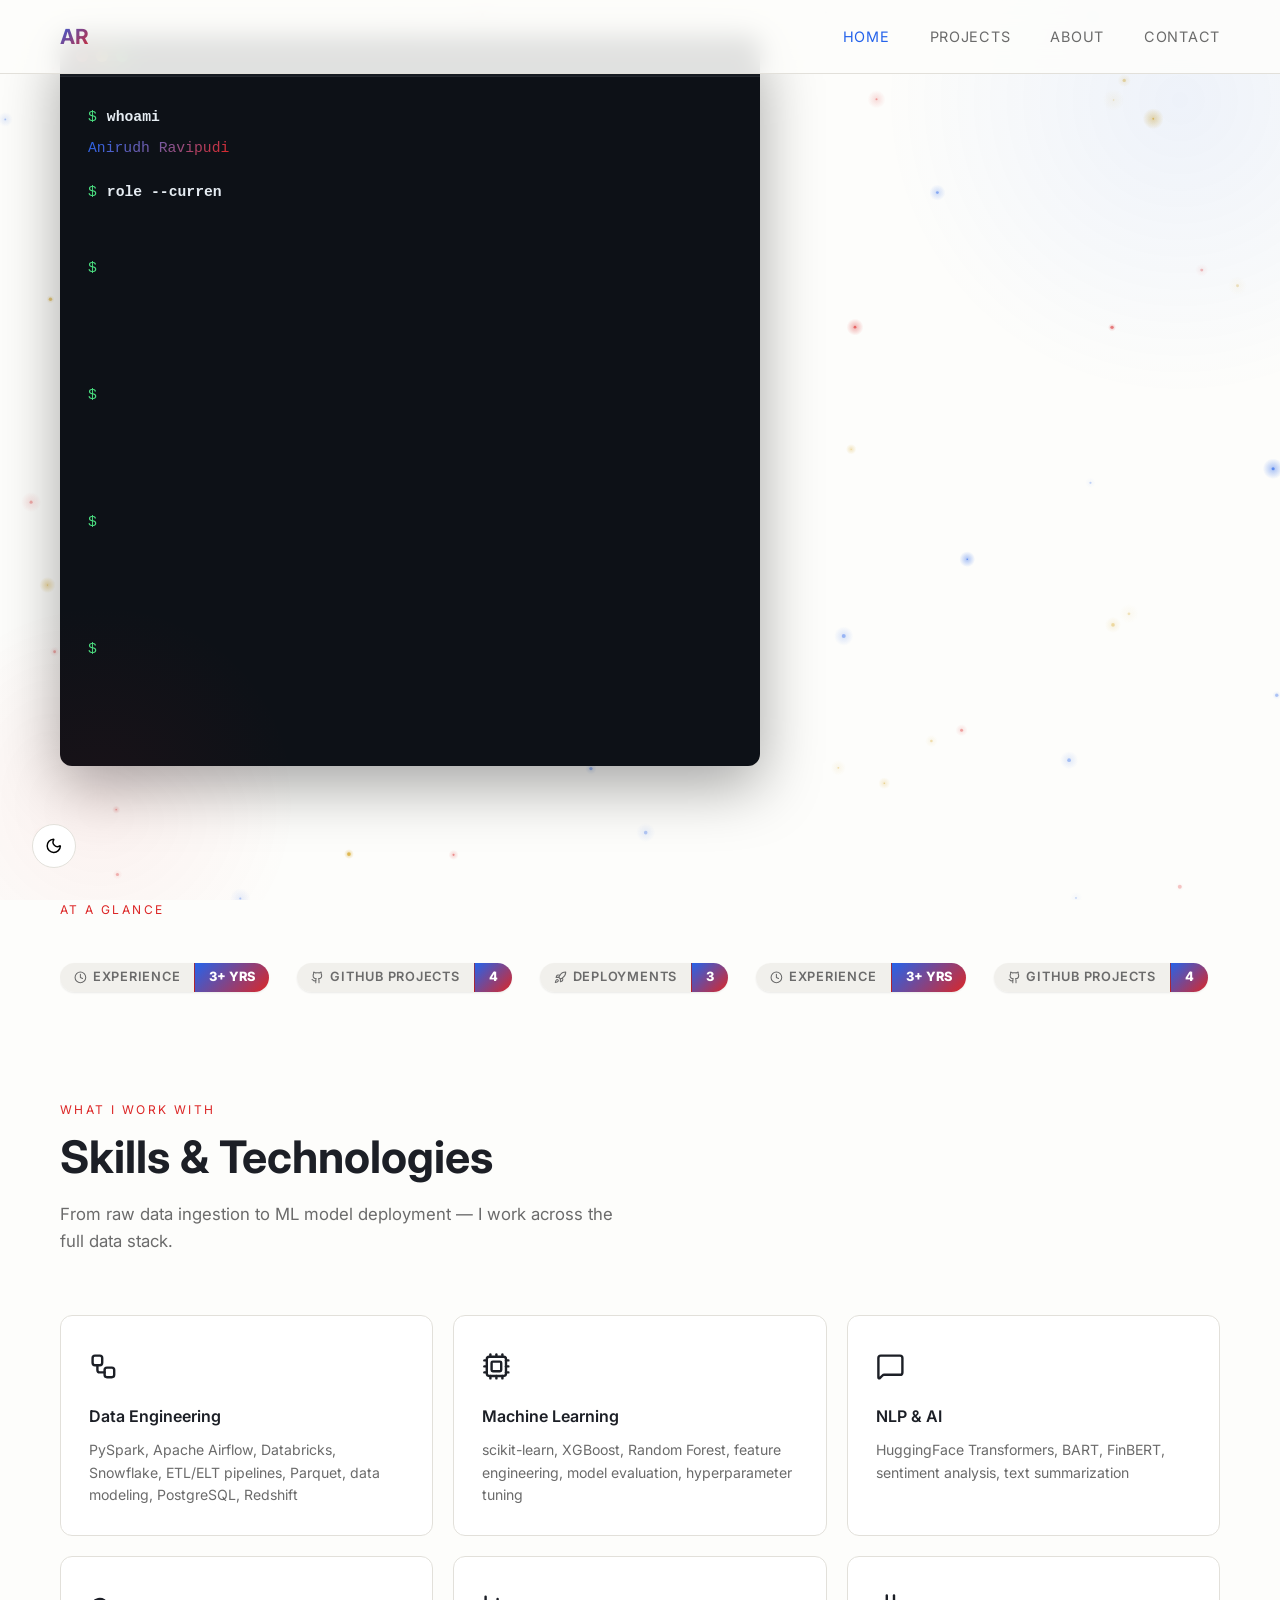
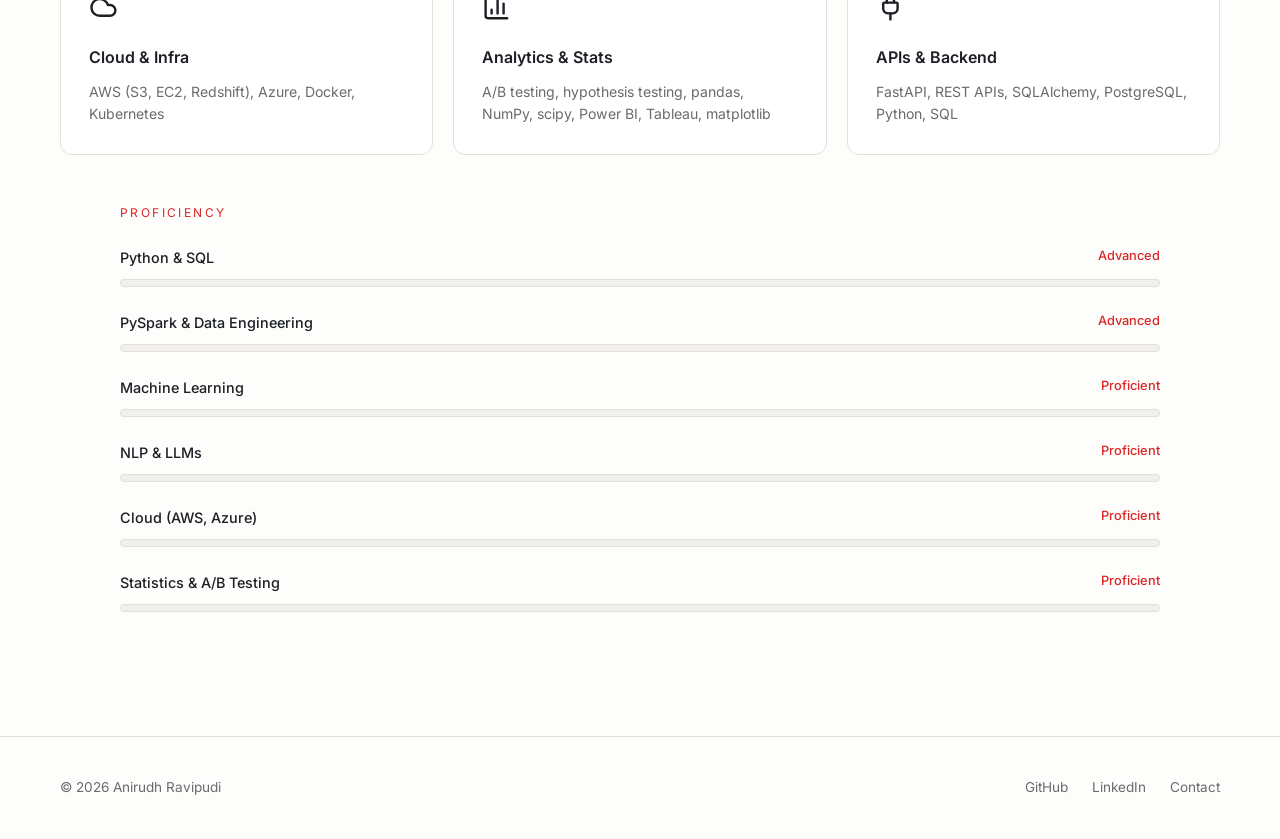
==== index.html @ 2befd043 "Rebuild At a Glance as scrolling shield-style badges" ====
<!DOCTYPE html>
<html lang="en">
<head>
  <meta charset="UTF-8">
  <meta name="viewport" content="width=device-width, initial-scale=1.0">
  <title>Anirudh Ravipudi — Data Engineer</title>
  <link rel="stylesheet" href="css/style.css">
  <link rel="icon" type="image/svg+xml" href="favicon.svg">
  <link rel="preconnect" href="https://fonts.googleapis.com">
  <link href="https://fonts.googleapis.com/css2?family=Inter:wght@400;500;600;700;800&display=swap" rel="stylesheet">
</head>
<body>

  <canvas id="particles"></canvas>

  <!-- Navigation -->
  <nav>
    <div class="nav-logo">AR</div>
    <ul class="nav-links">
      <li><a href="index.html" class="active">Home</a></li>
      <li><a href="projects.html">Projects</a></li>
      <li><a href="about.html">About</a></li>
      <li><a href="contact.html">Contact</a></li>
    </ul>
  </nav>

  <!-- Hero -->
  <section class="hero">
    <div class="terminal">
      <div class="terminal-chrome">
        <span class="terminal-dot dot-red"></span>
        <span class="terminal-dot dot-yellow"></span>
        <span class="terminal-dot dot-green"></span>
      </div>
      <div class="terminal-body">
        <div class="term-line"><span class="term-prompt">$</span><span class="term-cmd" id="cmd-1"></span></div>
        <div class="term-output" id="out-1"><span class="gradient-name">Anirudh Ravipudi</span></div>

        <div class="term-line"><span class="term-prompt">$</span><span class="term-cmd" id="cmd-2"></span></div>
        <div class="term-output" id="out-2">Data Engineer — I build systems that turn data into decisions.</div>

        <div class="term-line"><span class="term-prompt">$</span><span class="term-cmd" id="cmd-3"></span></div>
        <div class="term-output" id="out-3">I build end-to-end data pipelines, machine learning systems, and NLP
applications — from ingesting raw data into distributed systems to
training and deploying models via REST APIs.</div>

        <div class="term-line"><span class="term-prompt">$</span><span class="term-cmd" id="cmd-4"></span></div>
        <div class="term-output" id="out-4">Currently building production data pipelines for a finance-sector
client at AI Cloud Solutions — Databricks, Snowflake, dbt, Kafka,
Airflow, Delta Lake.</div>

        <div class="term-line"><span class="term-prompt">$</span><span class="term-cmd" id="cmd-5"></span></div>
        <div class="term-output" id="out-5">Looking for my next role as a Data Engineer, Data Analyst, or AI/ML
Engineer — full-stack data experience, focused on building things
that run in production, not just notebooks.</div>

        <div class="term-line"><span class="term-prompt">$</span><span class="term-cmd" id="cmd-6"></span></div>
        <div class="term-output success" id="out-6">✓ Available for full-time roles</div>

        <div class="term-line" id="term-final-line"><span class="term-prompt">$</span><span class="cursor" id="term-cursor">▋</span></div>
      </div>
    </div>
    <div class="hero-btns" id="hero-btns" style="opacity:0;">
      <a href="projects.html" class="btn-primary">View My Projects</a>
      <a href="https://github.com/anirudhcancode" target="_blank" class="btn-secondary">GitHub Profile</a>
    </div>
  </section>

  <!-- Stats -->
  <section style="padding-top: 0;">
    <div class="section-label" style="margin-bottom: 16px;">At a Glance</div>
    <div class="marquee">
      <div class="marquee-track">
        <div class="marquee-half">
          <div class="marquee-group marquee-group-primary">
            <span class="badge">
              <span class="badge-left"><svg class="icon" xmlns="http://www.w3.org/2000/svg" viewBox="0 0 24 24" fill="none" stroke="currentColor" stroke-width="2" stroke-linecap="round" stroke-linejoin="round"><circle cx="12" cy="12" r="10" /><polyline points="12 6 12 12 16 14" /></svg> Experience</span>
              <span class="badge-right">3+ YRS</span>
            </span>
            <span class="badge">
              <span class="badge-left"><svg class="icon" xmlns="http://www.w3.org/2000/svg" viewBox="0 0 24 24" fill="none" stroke="currentColor" stroke-width="2" stroke-linecap="round" stroke-linejoin="round"><path d="M15 22v-4a4.8 4.8 0 0 0-1-3.5c3 0 6-2 6-5.5.08-1.25-.27-2.48-1-3.5.28-1.15.28-2.35 0-3.5 0 0-1 0-3 1.5-2.64-.5-5.36-.5-8 0C6 2 5 2 5 2c-.3 1.15-.3 2.35 0 3.5A5.403 5.403 0 0 0 4 9c0 3.5 3 5.5 6 5.5-.39.49-.68 1.05-.85 1.65-.17.6-.22 1.23-.15 1.85v4" /><path d="M9 18c-4.51 2-5-2-7-2" /></svg> GitHub Projects</span>
              <span class="badge-right">4</span>
            </span>
            <span class="badge">
              <span class="badge-left"><svg class="icon" xmlns="http://www.w3.org/2000/svg" viewBox="0 0 24 24" fill="none" stroke="currentColor" stroke-width="2" stroke-linecap="round" stroke-linejoin="round"><path d="M4.5 16.5c-1.5 1.26-2 5-2 5s3.74-.5 5-2c.71-.84.7-2.13-.09-2.91a2.18 2.18 0 0 0-2.91-.09z" /><path d="m12 15-3-3a22 22 0 0 1 2-3.95A12.88 12.88 0 0 1 22 2c0 2.72-.78 7.5-6 11a22.35 22.35 0 0 1-4 2z" /><path d="M9 12H4s.55-3.03 2-4c1.62-1.08 5 0 5 0" /><path d="M12 15v5s3.03-.55 4-2c1.08-1.62 0-5 0-5" /></svg> Deployments</span>
              <span class="badge-right">3</span>
            </span>
          </div>
          <div class="marquee-group">
            <span class="badge">
              <span class="badge-left"><svg class="icon" xmlns="http://www.w3.org/2000/svg" viewBox="0 0 24 24" fill="none" stroke="currentColor" stroke-width="2" stroke-linecap="round" stroke-linejoin="round"><circle cx="12" cy="12" r="10" /><polyline points="12 6 12 12 16 14" /></svg> Experience</span>
              <span class="badge-right">3+ YRS</span>
            </span>
            <span class="badge">
              <span class="badge-left"><svg class="icon" xmlns="http://www.w3.org/2000/svg" viewBox="0 0 24 24" fill="none" stroke="currentColor" stroke-width="2" stroke-linecap="round" stroke-linejoin="round"><path d="M15 22v-4a4.8 4.8 0 0 0-1-3.5c3 0 6-2 6-5.5.08-1.25-.27-2.48-1-3.5.28-1.15.28-2.35 0-3.5 0 0-1 0-3 1.5-2.64-.5-5.36-.5-8 0C6 2 5 2 5 2c-.3 1.15-.3 2.35 0 3.5A5.403 5.403 0 0 0 4 9c0 3.5 3 5.5 6 5.5-.39.49-.68 1.05-.85 1.65-.17.6-.22 1.23-.15 1.85v4" /><path d="M9 18c-4.51 2-5-2-7-2" /></svg> GitHub Projects</span>
              <span class="badge-right">4</span>
            </span>
            <span class="badge">
              <span class="badge-left"><svg class="icon" xmlns="http://www.w3.org/2000/svg" viewBox="0 0 24 24" fill="none" stroke="currentColor" stroke-width="2" stroke-linecap="round" stroke-linejoin="round"><path d="M4.5 16.5c-1.5 1.26-2 5-2 5s3.74-.5 5-2c.71-.84.7-2.13-.09-2.91a2.18 2.18 0 0 0-2.91-.09z" /><path d="m12 15-3-3a22 22 0 0 1 2-3.95A12.88 12.88 0 0 1 22 2c0 2.72-.78 7.5-6 11a22.35 22.35 0 0 1-4 2z" /><path d="M9 12H4s.55-3.03 2-4c1.62-1.08 5 0 5 0" /><path d="M12 15v5s3.03-.55 4-2c1.08-1.62 0-5 0-5" /></svg> Deployments</span>
              <span class="badge-right">3</span>
            </span>
          </div>
          <div class="marquee-group">
            <span class="badge">
              <span class="badge-left"><svg class="icon" xmlns="http://www.w3.org/2000/svg" viewBox="0 0 24 24" fill="none" stroke="currentColor" stroke-width="2" stroke-linecap="round" stroke-linejoin="round"><circle cx="12" cy="12" r="10" /><polyline points="12 6 12 12 16 14" /></svg> Experience</span>
              <span class="badge-right">3+ YRS</span>
            </span>
            <span class="badge">
              <span class="badge-left"><svg class="icon" xmlns="http://www.w3.org/2000/svg" viewBox="0 0 24 24" fill="none" stroke="currentColor" stroke-width="2" stroke-linecap="round" stroke-linejoin="round"><path d="M15 22v-4a4.8 4.8 0 0 0-1-3.5c3 0 6-2 6-5.5.08-1.25-.27-2.48-1-3.5.28-1.15.28-2.35 0-3.5 0 0-1 0-3 1.5-2.64-.5-5.36-.5-8 0C6 2 5 2 5 2c-.3 1.15-.3 2.35 0 3.5A5.403 5.403 0 0 0 4 9c0 3.5 3 5.5 6 5.5-.39.49-.68 1.05-.85 1.65-.17.6-.22 1.23-.15 1.85v4" /><path d="M9 18c-4.51 2-5-2-7-2" /></svg> GitHub Projects</span>
              <span class="badge-right">4</span>
            </span>
            <span class="badge">
              <span class="badge-left"><svg class="icon" xmlns="http://www.w3.org/2000/svg" viewBox="0 0 24 24" fill="none" stroke="currentColor" stroke-width="2" stroke-linecap="round" stroke-linejoin="round"><path d="M4.5 16.5c-1.5 1.26-2 5-2 5s3.74-.5 5-2c.71-.84.7-2.13-.09-2.91a2.18 2.18 0 0 0-2.91-.09z" /><path d="m12 15-3-3a22 22 0 0 1 2-3.95A12.88 12.88 0 0 1 22 2c0 2.72-.78 7.5-6 11a22.35 22.35 0 0 1-4 2z" /><path d="M9 12H4s.55-3.03 2-4c1.62-1.08 5 0 5 0" /><path d="M12 15v5s3.03-.55 4-2c1.08-1.62 0-5 0-5" /></svg> Deployments</span>
              <span class="badge-right">3</span>
            </span>
          </div>
        </div>
        <div class="marquee-half marquee-copy" aria-hidden="true">
          <div class="marquee-group">
            <span class="badge">
              <span class="badge-left"><svg class="icon" xmlns="http://www.w3.org/2000/svg" viewBox="0 0 24 24" fill="none" stroke="currentColor" stroke-width="2" stroke-linecap="round" stroke-linejoin="round"><circle cx="12" cy="12" r="10" /><polyline points="12 6 12 12 16 14" /></svg> Experience</span>
              <span class="badge-right">3+ YRS</span>
            </span>
            <span class="badge">
              <span class="badge-left"><svg class="icon" xmlns="http://www.w3.org/2000/svg" viewBox="0 0 24 24" fill="none" stroke="currentColor" stroke-width="2" stroke-linecap="round" stroke-linejoin="round"><path d="M15 22v-4a4.8 4.8 0 0 0-1-3.5c3 0 6-2 6-5.5.08-1.25-.27-2.48-1-3.5.28-1.15.28-2.35 0-3.5 0 0-1 0-3 1.5-2.64-.5-5.36-.5-8 0C6 2 5 2 5 2c-.3 1.15-.3 2.35 0 3.5A5.403 5.403 0 0 0 4 9c0 3.5 3 5.5 6 5.5-.39.49-.68 1.05-.85 1.65-.17.6-.22 1.23-.15 1.85v4" /><path d="M9 18c-4.51 2-5-2-7-2" /></svg> GitHub Projects</span>
              <span class="badge-right">4</span>
            </span>
            <span class="badge">
              <span class="badge-left"><svg class="icon" xmlns="http://www.w3.org/2000/svg" viewBox="0 0 24 24" fill="none" stroke="currentColor" stroke-width="2" stroke-linecap="round" stroke-linejoin="round"><path d="M4.5 16.5c-1.5 1.26-2 5-2 5s3.74-.5 5-2c.71-.84.7-2.13-.09-2.91a2.18 2.18 0 0 0-2.91-.09z" /><path d="m12 15-3-3a22 22 0 0 1 2-3.95A12.88 12.88 0 0 1 22 2c0 2.72-.78 7.5-6 11a22.35 22.35 0 0 1-4 2z" /><path d="M9 12H4s.55-3.03 2-4c1.62-1.08 5 0 5 0" /><path d="M12 15v5s3.03-.55 4-2c1.08-1.62 0-5 0-5" /></svg> Deployments</span>
              <span class="badge-right">3</span>
            </span>
          </div>
          <div class="marquee-group">
            <span class="badge">
              <span class="badge-left"><svg class="icon" xmlns="http://www.w3.org/2000/svg" viewBox="0 0 24 24" fill="none" stroke="currentColor" stroke-width="2" stroke-linecap="round" stroke-linejoin="round"><circle cx="12" cy="12" r="10" /><polyline points="12 6 12 12 16 14" /></svg> Experience</span>
              <span class="badge-right">3+ YRS</span>
            </span>
            <span class="badge">
              <span class="badge-left"><svg class="icon" xmlns="http://www.w3.org/2000/svg" viewBox="0 0 24 24" fill="none" stroke="currentColor" stroke-width="2" stroke-linecap="round" stroke-linejoin="round"><path d="M15 22v-4a4.8 4.8 0 0 0-1-3.5c3 0 6-2 6-5.5.08-1.25-.27-2.48-1-3.5.28-1.15.28-2.35 0-3.5 0 0-1 0-3 1.5-2.64-.5-5.36-.5-8 0C6 2 5 2 5 2c-.3 1.15-.3 2.35 0 3.5A5.403 5.403 0 0 0 4 9c0 3.5 3 5.5 6 5.5-.39.49-.68 1.05-.85 1.65-.17.6-.22 1.23-.15 1.85v4" /><path d="M9 18c-4.51 2-5-2-7-2" /></svg> GitHub Projects</span>
              <span class="badge-right">4</span>
            </span>
            <span class="badge">
              <span class="badge-left"><svg class="icon" xmlns="http://www.w3.org/2000/svg" viewBox="0 0 24 24" fill="none" stroke="currentColor" stroke-width="2" stroke-linecap="round" stroke-linejoin="round"><path d="M4.5 16.5c-1.5 1.26-2 5-2 5s3.74-.5 5-2c.71-.84.7-2.13-.09-2.91a2.18 2.18 0 0 0-2.91-.09z" /><path d="m12 15-3-3a22 22 0 0 1 2-3.95A12.88 12.88 0 0 1 22 2c0 2.72-.78 7.5-6 11a22.35 22.35 0 0 1-4 2z" /><path d="M9 12H4s.55-3.03 2-4c1.62-1.08 5 0 5 0" /><path d="M12 15v5s3.03-.55 4-2c1.08-1.62 0-5 0-5" /></svg> Deployments</span>
              <span class="badge-right">3</span>
            </span>
          </div>
          <div class="marquee-group">
            <span class="badge">
              <span class="badge-left"><svg class="icon" xmlns="http://www.w3.org/2000/svg" viewBox="0 0 24 24" fill="none" stroke="currentColor" stroke-width="2" stroke-linecap="round" stroke-linejoin="round"><circle cx="12" cy="12" r="10" /><polyline points="12 6 12 12 16 14" /></svg> Experience</span>
              <span class="badge-right">3+ YRS</span>
            </span>
            <span class="badge">
              <span class="badge-left"><svg class="icon" xmlns="http://www.w3.org/2000/svg" viewBox="0 0 24 24" fill="none" stroke="currentColor" stroke-width="2" stroke-linecap="round" stroke-linejoin="round"><path d="M15 22v-4a4.8 4.8 0 0 0-1-3.5c3 0 6-2 6-5.5.08-1.25-.27-2.48-1-3.5.28-1.15.28-2.35 0-3.5 0 0-1 0-3 1.5-2.64-.5-5.36-.5-8 0C6 2 5 2 5 2c-.3 1.15-.3 2.35 0 3.5A5.403 5.403 0 0 0 4 9c0 3.5 3 5.5 6 5.5-.39.49-.68 1.05-.85 1.65-.17.6-.22 1.23-.15 1.85v4" /><path d="M9 18c-4.51 2-5-2-7-2" /></svg> GitHub Projects</span>
              <span class="badge-right">4</span>
            </span>
            <span class="badge">
              <span class="badge-left"><svg class="icon" xmlns="http://www.w3.org/2000/svg" viewBox="0 0 24 24" fill="none" stroke="currentColor" stroke-width="2" stroke-linecap="round" stroke-linejoin="round"><path d="M4.5 16.5c-1.5 1.26-2 5-2 5s3.74-.5 5-2c.71-.84.7-2.13-.09-2.91a2.18 2.18 0 0 0-2.91-.09z" /><path d="m12 15-3-3a22 22 0 0 1 2-3.95A12.88 12.88 0 0 1 22 2c0 2.72-.78 7.5-6 11a22.35 22.35 0 0 1-4 2z" /><path d="M9 12H4s.55-3.03 2-4c1.62-1.08 5 0 5 0" /><path d="M12 15v5s3.03-.55 4-2c1.08-1.62 0-5 0-5" /></svg> Deployments</span>
              <span class="badge-right">3</span>
            </span>
          </div>
        </div>
      </div>
    </div>

    <!-- Skills -->
    <div class="section-label">What I Work With</div>
    <h2 class="section-title">Skills & Technologies</h2>
    <p class="section-sub">
      From raw data ingestion to ML model deployment — I work across the full data stack.
    </p>

    <div class="skills-grid">
      <div class="skill-card">
        <div class="skill-card-icon"><svg class="icon" xmlns="http://www.w3.org/2000/svg" viewBox="0 0 24 24" fill="none" stroke="currentColor" stroke-width="2" stroke-linecap="round" stroke-linejoin="round" ><rect width="8" height="8" x="3" y="3" rx="2" /><path d="M7 11v4a2 2 0 0 0 2 2h4" /><rect width="8" height="8" x="13" y="13" rx="2" /></svg></div>
        <h3>Data Engineering</h3>
        <p>PySpark, Apache Airflow, Databricks, Snowflake, ETL/ELT pipelines, Parquet, data modeling, PostgreSQL, Redshift</p>
      </div>
      <div class="skill-card">
        <div class="skill-card-icon"><svg class="icon" xmlns="http://www.w3.org/2000/svg" viewBox="0 0 24 24" fill="none" stroke="currentColor" stroke-width="2" stroke-linecap="round" stroke-linejoin="round" ><path d="M12 20v2" /><path d="M12 2v2" /><path d="M17 20v2" /><path d="M17 2v2" /><path d="M2 12h2" /><path d="M2 17h2" /><path d="M2 7h2" /><path d="M20 12h2" /><path d="M20 17h2" /><path d="M20 7h2" /><path d="M7 20v2" /><path d="M7 2v2" /><rect x="4" y="4" width="16" height="16" rx="2" /><rect x="8" y="8" width="8" height="8" rx="1" /></svg></div>
        <h3>Machine Learning</h3>
        <p>scikit-learn, XGBoost, Random Forest, feature engineering, model evaluation, hyperparameter tuning</p>
      </div>
      <div class="skill-card">
        <div class="skill-card-icon"><svg class="icon" xmlns="http://www.w3.org/2000/svg" viewBox="0 0 24 24" fill="none" stroke="currentColor" stroke-width="2" stroke-linecap="round" stroke-linejoin="round" ><path d="M22 17a2 2 0 0 1-2 2H6.828a2 2 0 0 0-1.414.586l-2.202 2.202A.71.71 0 0 1 2 21.286V5a2 2 0 0 1 2-2h16a2 2 0 0 1 2 2z" /></svg></div>
        <h3>NLP & AI</h3>
        <p>HuggingFace Transformers, BART, FinBERT, sentiment analysis, text summarization</p>
      </div>
      <div class="skill-card">
        <div class="skill-card-icon"><svg class="icon" xmlns="http://www.w3.org/2000/svg" viewBox="0 0 24 24" fill="none" stroke="currentColor" stroke-width="2" stroke-linecap="round" stroke-linejoin="round" ><path d="M17.5 19H9a7 7 0 1 1 6.71-9h1.79a4.5 4.5 0 1 1 0 9Z" /></svg></div>
        <h3>Cloud & Infra</h3>
        <p>AWS (S3, EC2, Redshift), Azure, Docker, Kubernetes</p>
      </div>
      <div class="skill-card">
        <div class="skill-card-icon"><svg class="icon" xmlns="http://www.w3.org/2000/svg" viewBox="0 0 24 24" fill="none" stroke="currentColor" stroke-width="2" stroke-linecap="round" stroke-linejoin="round" ><path d="M3 3v16a2 2 0 0 0 2 2h16" /><path d="M18 17V9" /><path d="M13 17V5" /><path d="M8 17v-3" /></svg></div>
        <h3>Analytics & Stats</h3>
        <p>A/B testing, hypothesis testing, pandas, NumPy, scipy, Power BI, Tableau, matplotlib</p>
      </div>
      <div class="skill-card">
        <div class="skill-card-icon"><svg class="icon" xmlns="http://www.w3.org/2000/svg" viewBox="0 0 24 24" fill="none" stroke="currentColor" stroke-width="2" stroke-linecap="round" stroke-linejoin="round" ><path d="M12 22v-5" /><path d="M15 8V2" /><path d="M17 8a1 1 0 0 1 1 1v4a4 4 0 0 1-4 4h-4a4 4 0 0 1-4-4V9a1 1 0 0 1 1-1z" /><path d="M9 8V2" /></svg></div>
        <h3>APIs & Backend</h3>
        <p>FastAPI, REST APIs, SQLAlchemy, PostgreSQL, Python, SQL</p>
      </div>
    </div>

    <!-- Skills Progress Bars -->
    <div class="skills-progress" id="skills-progress" style="margin-top: 48px;">
      <div class="section-label" style="margin-bottom: 24px;">Proficiency</div>

      <div class="progress-item">
        <div class="progress-label">
          <span>Python & SQL</span><span>Advanced</span>
        </div>
        <div class="progress-bar">
          <div class="progress-fill" data-width="92" style="width:0%"></div>
        </div>
      </div>

      <div class="progress-item">
        <div class="progress-label">
          <span>PySpark & Data Engineering</span><span>Advanced</span>
        </div>
        <div class="progress-bar">
          <div class="progress-fill" data-width="88" style="width:0%"></div>
        </div>
      </div>

      <div class="progress-item">
        <div class="progress-label">
          <span>Machine Learning</span><span>Proficient</span>
        </div>
        <div class="progress-bar">
          <div class="progress-fill" data-width="82" style="width:0%"></div>
        </div>
      </div>

      <div class="progress-item">
        <div class="progress-label">
          <span>NLP & LLMs</span><span>Proficient</span>
        </div>
        <div class="progress-bar">
          <div class="progress-fill" data-width="78" style="width:0%"></div>
        </div>
      </div>

      <div class="progress-item">
        <div class="progress-label">
          <span>Cloud (AWS, Azure)</span><span>Proficient</span>
        </div>
        <div class="progress-bar">
          <div class="progress-fill" data-width="75" style="width:0%"></div>
        </div>
      </div>

      <div class="progress-item">
        <div class="progress-label">
          <span>Statistics & A/B Testing</span><span>Proficient</span>
        </div>
        <div class="progress-bar">
          <div class="progress-fill" data-width="80" style="width:0%"></div>
        </div>
      </div>
    </div>
  </section>

  <!-- Footer -->
  <footer>
    <div class="footer-left">© 2026 Anirudh Ravipudi</div>
    <div class="footer-links">
      <a href="https://github.com/anirudhcancode" target="_blank">GitHub</a>
      <a href="https://linkedin.com/in/anirudhravipudi" target="_blank">LinkedIn</a>
      <a href="contact.html">Contact</a>
    </div>
  </footer>

  <script src="js/main.js"></script>
</body>
</html>
---- css/style.css ----
/* ── Reset & Base ── */
* {
  margin: 0;
  padding: 0;
  box-sizing: border-box;
}

:root {
  --bg: #fdfdfb;
  --bg2: #f7f6f3;
  --bg3: #f1f0ec;
  --text: #1c1f26;
  --text-muted: #6b6b6b;
  --accent1: #dc2626;
  --accent2: #2563eb;
  --accent3: #16a34a;
  --accent4: #d4a017;
  --border: #e2e0da;
  --card: #ffffff;
}

html {
  scroll-behavior: smooth;
}

body {
  background: var(--bg);
  color: var(--text);
  font-family: 'Inter', 'Segoe UI', sans-serif;
  font-size: 16px;
  line-height: 1.6;
}

a {
  color: inherit;
  text-decoration: none;
}

/* ── Particle canvas ── */
#particles {
  position: fixed;
  top: 0;
  left: 0;
  width: 100%;
  height: 100%;
  z-index: -1;
  pointer-events: none;
}

/* ── Navigation ── */
nav {
  position: fixed;
  top: 0;
  left: 0;
  right: 0;
  z-index: 100;
  display: flex;
  align-items: center;
  justify-content: space-between;
  padding: 20px 60px;
  background: rgba(253, 253, 251, 0.88);
  backdrop-filter: blur(12px);
  border-bottom: 1px solid var(--border);
}

.nav-logo {
  font-size: 1.3rem;
  font-weight: 700;
  background: linear-gradient(135deg, var(--accent2), var(--accent1));
  -webkit-background-clip: text;
  -webkit-text-fill-color: transparent;
  background-clip: text;
}

.nav-links {
  display: flex;
  gap: 40px;
  list-style: none;
}

.nav-links a {
  font-size: 0.9rem;
  color: var(--text-muted);
  transition: color 0.2s;
  letter-spacing: 0.05em;
  text-transform: uppercase;
}

.nav-links a:hover,
.nav-links a.active {
  color: var(--accent2);
}

/* ── Hero ── */
.hero {
  min-height: 100vh;
  display: flex;
  flex-direction: column;
  justify-content: center;
  align-items: flex-start;
  padding: 0 60px;
  position: relative;
  overflow: hidden;
}

.hero::before {
  content: '';
  position: absolute;
  top: -200px;
  right: -200px;
  width: 600px;
  height: 600px;
  background: radial-gradient(circle, rgba(37, 99, 235, 0.07) 0%, transparent 70%);
  pointer-events: none;
}

.hero::after {
  content: '';
  position: absolute;
  bottom: -100px;
  left: -100px;
  width: 400px;
  height: 400px;
  background: radial-gradient(circle, rgba(220, 38, 38, 0.06) 0%, transparent 70%);
  pointer-events: none;
}

/* ── Gradient name (reuses the site's blue-to-red hero gradient) ── */
.gradient-name {
  background: linear-gradient(135deg, var(--accent2) 0%, #7c5ba0 50%, var(--accent1) 100%);
  -webkit-background-clip: text;
  -webkit-text-fill-color: transparent;
  background-clip: text;
  animation: glow-pulse 3s ease-in-out infinite;
}

/* ── Blinking cursor ── */
.cursor {
  animation: blink 1s infinite;
  font-weight: 300;
  color: var(--accent1);
}

@keyframes blink {
  0%, 100% { opacity: 1; }
  50% { opacity: 0; }
}

/* ── Glow pulse ── */
@keyframes glow-pulse {
  0%, 100% {
    filter: drop-shadow(0 0 6px rgba(37, 99, 235, 0.25));
  }
  50% {
    filter: drop-shadow(0 0 16px rgba(220, 38, 38, 0.3));
  }
}

/* ── Terminal hero ── */
.terminal {
  width: 100%;
  max-width: 700px;
  background: #0d1117;
  border-radius: 12px;
  overflow: hidden;
  box-shadow: 0 20px 60px rgba(0, 0, 0, 0.35);
  margin-bottom: 44px;
}

.terminal-chrome {
  display: flex;
  align-items: center;
  gap: 8px;
  padding: 14px 16px;
  background: #161b22;
  border-bottom: 1px solid rgba(255, 255, 255, 0.06);
}

.terminal-dot {
  width: 12px;
  height: 12px;
  border-radius: 50%;
  display: inline-block;
}

.terminal-dot.dot-red { background: #ff5f56; }
.terminal-dot.dot-yellow { background: #ffbd2e; }
.terminal-dot.dot-green { background: #27c93f; }

.terminal-body {
  padding: 28px;
  font-family: 'SF Mono', Monaco, 'Cascadia Code', 'Courier New', monospace;
  font-size: 0.92rem;
  line-height: 1.75;
}

.term-line {
  display: flex;
  gap: 10px;
}

.term-prompt {
  color: #4ade80;
  flex-shrink: 0;
}

.term-cmd {
  color: #e6edf3;
  font-weight: 600;
}

.term-output {
  color: #9ca3af;
  white-space: pre-line;
  margin: 6px 0 18px;
  opacity: 0;
  transition: opacity 0.35s ease;
}

.term-output.visible {
  opacity: 1;
}

.term-output.success {
  color: #4ade80;
}

.terminal .cursor {
  color: #e6edf3;
}

#term-final-line {
  opacity: 0;
  transition: opacity 0.4s ease;
}

@media (max-width: 768px) {
  .terminal-body {
    padding: 20px;
    font-size: 0.82rem;
  }
}

/* ── Terminal contact form (reuses .terminal / .terminal-chrome / .terminal-body) ── */
.term-form {
  margin-top: 18px;
  opacity: 0;
}

.term-field {
  margin-bottom: 22px;
}

.term-field-label {
  display: block;
  color: #9ca3af;
  margin-bottom: 8px;
  cursor: text;
}

.term-input {
  display: block;
  width: 100%;
  background: transparent;
  border: none;
  border-bottom: 1px solid rgba(255, 255, 255, 0.16);
  color: #e6edf3;
  font-family: inherit;
  font-size: inherit;
  line-height: inherit;
  padding: 6px 2px;
  outline: none;
  transition: border-color 0.2s;
}

.term-input::placeholder {
  color: #4b5563;
}

.term-input:focus {
  border-bottom-color: #4ade80;
}

.term-textarea {
  border: 1px solid rgba(255, 255, 255, 0.16);
  border-radius: 6px;
  padding: 10px 12px;
  resize: vertical;
  min-height: 100px;
}

.term-textarea:focus {
  border-color: #4ade80;
  border-bottom-color: #4ade80;
}

.term-submit {
  display: inline-flex;
  align-items: center;
  gap: 8px;
  background: transparent;
  border: 1px solid rgba(255, 255, 255, 0.2);
  border-radius: 6px;
  color: #e6edf3;
  font-family: inherit;
  font-size: inherit;
  font-weight: 600;
  padding: 10px 22px;
  margin-top: 4px;
  cursor: pointer;
  transition: border-color 0.2s, background 0.2s;
}

.term-submit:hover,
.term-submit:focus-visible {
  border-color: #4ade80;
  background: rgba(74, 222, 128, 0.1);
}

.term-submit .term-prompt {
  color: #4ade80;
}

.hero-btns {
  display: flex;
  gap: 16px;
  flex-wrap: wrap;
}

.btn-primary {
  padding: 14px 32px;
  background: var(--accent1);
  color: #fde047;
  border-radius: 8px;
  font-weight: 600;
  font-size: 0.95rem;
  transition: opacity 0.2s, transform 0.2s;
  border: none;
  cursor: pointer;
}

.btn-primary:hover {
  opacity: 0.9;
  transform: translateY(-2px);
}

.btn-secondary {
  padding: 14px 32px;
  background: transparent;
  color: var(--text);
  border-radius: 8px;
  font-weight: 600;
  font-size: 0.95rem;
  border: 1px solid var(--border);
  transition: border-color 0.2s, transform 0.2s;
  cursor: pointer;
}

.btn-secondary:hover {
  border-color: var(--accent2);
  transform: translateY(-2px);
}

/* ── Section ── */
section {
  padding: 100px 60px;
}

.section-label {
  font-size: 0.75rem;
  letter-spacing: 0.2em;
  text-transform: uppercase;
  color: var(--accent1);
  margin-bottom: 12px;
}

.section-title {
  font-size: clamp(1.8rem, 4vw, 2.8rem);
  font-weight: 700;
  margin-bottom: 16px;
  line-height: 1.2;
}

.section-sub {
  color: var(--text-muted);
  font-size: 1.05rem;
  max-width: 560px;
  margin-bottom: 60px;
}

/* ── Line icons (Lucide, inlined — replaces emoji icons) ── */
.icon {
  width: 1em;
  height: 1em;
  stroke: currentColor;
  vertical-align: -0.15em;
  flex-shrink: 0;
}

/* ── Skills Grid ── */
.skills-grid {
  display: grid;
  grid-template-columns: repeat(auto-fill, minmax(280px, 1fr));
  gap: 20px;
}

.skill-card {
  background: var(--card);
  border: 1px solid var(--border);
  border-radius: 12px;
  padding: 28px;
  transition: border-color 0.2s, transform 0.2s, box-shadow 0.2s;
}

.skill-card:hover {
  border-color: var(--accent2);
  transform: translateY(-4px);
  box-shadow: 0 4px 20px rgba(37, 99, 235, 0.08);
}

.skill-card-icon {
  font-size: 1.8rem;
  margin-bottom: 14px;
}

.skill-card h3 {
  font-size: 1rem;
  font-weight: 600;
  margin-bottom: 10px;
  color: var(--text);
}

.skill-card p {
  font-size: 0.88rem;
  color: var(--text-muted);
  line-height: 1.6;
}

/* ── Project Cards ── */
.projects-grid {
  display: grid;
  grid-template-columns: repeat(auto-fit, minmax(320px, 1fr));
  gap: 24px;
  align-items: start;
}

.project-card {
  background: var(--card);
  border: 1px solid var(--border);
  border-radius: 16px;
  padding: 32px;
  transition: border-color 0.2s, transform 0.2s, box-shadow 0.2s;
  display: flex;
  flex-direction: column;
}

.project-card:hover {
  border-color: var(--accent1);
  transform: translateY(-6px);
  box-shadow: 0 6px 24px rgba(220, 38, 38, 0.1);
}

.project-card-header {
  display: flex;
  align-items: center;
  justify-content: space-between;
  margin-bottom: 16px;
}

.project-number {
  font-size: 0.75rem;
  color: var(--accent1);
  font-weight: 700;
  letter-spacing: 0.1em;
}

.project-tags {
  display: flex;
  gap: 14px;
  flex-wrap: wrap;
  margin-bottom: 16px;
}

.tech-tag {
  display: inline-flex;
  align-items: center;
  gap: 6px;
  font-size: 0.8rem;
  font-weight: 500;
  color: var(--text-muted);
}

.tag {
  font-size: 0.72rem;
  padding: 4px 10px;
  border-radius: 100px;
  font-weight: 500;
  letter-spacing: 0.05em;
}

.tag-orange { background: rgba(220, 38, 38, 0.1); color: var(--accent1); }
.tag-purple { background: rgba(124, 91, 160, 0.12); color: #7c5ba0; }
.tag-green  { background: rgba(22, 163, 74, 0.1);  color: var(--accent3); }
.tag-yellow { background: rgba(212, 160, 23, 0.12); color: var(--accent4); }

.project-card h3 {
  font-size: 1.2rem;
  font-weight: 700;
  margin-bottom: 10px;
}

.project-card p {
  font-size: 0.9rem;
  color: var(--text-muted);
  line-height: 1.7;
  margin-bottom: 24px;
}

.project-metrics {
  display: flex;
  gap: 20px;
  margin-bottom: 24px;
  padding: 16px;
  background: var(--bg3);
  border-radius: 8px;
}

.metric {
  text-align: center;
}

.metric-value {
  font-size: 1.1rem;
  font-weight: 700;
  color: var(--accent3);
}

.metric-label {
  font-size: 0.72rem;
  color: var(--text-muted);
  margin-top: 2px;
}

.project-note {
  font-size: 0.82rem;
  color: var(--text-muted);
  line-height: 1.6;
  padding: 14px 16px;
  border-left: 2px solid var(--accent1);
  background: var(--bg3);
  border-radius: 0 8px 8px 0;
  margin-bottom: 24px;
}

.project-links {
  display: flex;
  gap: 12px;
  margin-top: auto;
}

.project-link {
  flex: 1;
  text-align: center;
  padding: 10px;
  border-radius: 8px;
  font-size: 0.85rem;
  font-weight: 600;
  transition: all 0.2s;
}

.project-link.github {
  border: 1px solid var(--border);
  color: var(--text-muted);
}

.project-link.github:hover {
  border-color: var(--accent2);
  color: var(--accent2);
}

.project-link.demo {
  background: var(--accent1);
  color: #fde047;
}

.project-link.demo:hover {
  opacity: 0.88;
}

/* ── Stats Bar ── */
.stats-bar {
  display: flex;
  gap: 0;
  background: var(--card);
  border: 1px solid var(--border);
  border-radius: 16px;
  overflow: hidden;
  margin-bottom: 80px;
}

.stat-item {
  flex: 1;
  padding: 32px;
  text-align: center;
  border-right: 1px solid var(--border);
}

.stat-item:last-child {
  border-right: none;
}

.stat-value {
  font-size: 2rem;
  font-weight: 800;
  background: linear-gradient(135deg, var(--accent2), var(--accent1));
  -webkit-background-clip: text;
  -webkit-text-fill-color: transparent;
  background-clip: text;
}

.stat-label {
  font-size: 0.82rem;
  color: var(--text-muted);
  margin-top: 4px;
}

/* ── At a Glance badges (homepage only — .stats-bar/.stat-item stay
   untouched since other pages reuse them as a static row) ── */
.marquee {
  overflow: hidden;
  padding: 28px 0;
  margin-bottom: 80px;
}

.marquee-track {
  display: flex;
  width: max-content;
  animation: marquee-scroll 26s linear infinite;
}

.marquee:hover .marquee-track {
  animation-play-state: paused;
}

.marquee-half {
  display: flex;
  align-items: center;
  gap: 28px;
  flex-shrink: 0;
  margin-right: 28px;
}

.marquee-group {
  display: flex;
  align-items: center;
  gap: 28px;
  flex-shrink: 0;
}

.badge {
  display: inline-flex;
  align-items: stretch;
  border-radius: 999px;
  overflow: hidden;
  flex-shrink: 0;
  font-size: 0.8rem;
  font-weight: 600;
  line-height: 1;
  box-shadow: 0 1px 2px rgba(0, 0, 0, 0.08);
}

.badge-left {
  display: inline-flex;
  align-items: center;
  gap: 6px;
  background: var(--bg3);
  color: var(--text-muted);
  padding: 8px 14px;
  text-transform: uppercase;
  letter-spacing: 0.06em;
  white-space: nowrap;
}

.badge-right {
  display: inline-flex;
  align-items: center;
  background: linear-gradient(135deg, var(--accent2), var(--accent1));
  color: #fff;
  padding: 8px 14px;
  font-weight: 800;
  border-left: 1px solid rgba(0, 0, 0, 0.15);
  white-space: nowrap;
}

@keyframes marquee-scroll {
  from { transform: translateX(0); }
  to { transform: translateX(-50%); }
}

@media (prefers-reduced-motion: reduce) {
  .marquee-track {
    animation: none;
    width: 100%;
    justify-content: center;
  }
  .marquee-half.marquee-copy {
    display: none;
  }
  .marquee-half:not(.marquee-copy) .marquee-group:not(.marquee-group-primary) {
    display: none;
  }
  .marquee-half:not(.marquee-copy) {
    margin-right: 0;
  }
}

@media (max-width: 768px) {
  .badge {
    font-size: 0.72rem;
  }
  .badge-left,
  .badge-right {
    padding: 7px 10px;
  }
}

/* ── Footer ── */
footer {
  padding: 40px 60px;
  border-top: 1px solid var(--border);
  display: flex;
  align-items: center;
  justify-content: space-between;
}

.footer-left {
  font-size: 0.85rem;
  color: var(--text-muted);
}

.footer-links {
  display: flex;
  gap: 24px;
}

.footer-links a {
  font-size: 0.85rem;
  color: var(--text-muted);
  transition: color 0.2s;
}

.footer-links a:hover {
  color: var(--accent1);
}

/* ── Page Header ── */
.page-header {
  padding: 160px 60px 80px;
  border-bottom: 1px solid var(--border);
}

.page-header h1 {
  font-size: clamp(2rem, 5vw, 3.5rem);
  font-weight: 800;
  margin-bottom: 16px;
}

.page-header p {
  color: var(--text-muted);
  font-size: 1.05rem;
  max-width: 500px;
}

/* ── Contact Form ── */
.contact-grid {
  display: grid;
  grid-template-columns: 1fr 1fr;
  gap: 60px;
  align-items: start;
}

.contact-info h2 {
  font-size: 1.5rem;
  font-weight: 700;
  margin-bottom: 16px;
}

.contact-info p {
  color: var(--text-muted);
  margin-bottom: 32px;
  line-height: 1.8;
}

.contact-item {
  display: flex;
  align-items: center;
  gap: 12px;
  margin-bottom: 16px;
  font-size: 0.9rem;
}

.contact-item-icon {
  width: 36px;
  height: 36px;
  background: var(--bg3);
  border-radius: 8px;
  display: flex;
  align-items: center;
  justify-content: center;
  font-size: 1rem;
}

.form-group {
  margin-bottom: 20px;
}

.form-group label {
  display: block;
  font-size: 0.85rem;
  color: var(--text-muted);
  margin-bottom: 8px;
  letter-spacing: 0.05em;
}

.form-group input,
.form-group textarea {
  width: 100%;
  padding: 14px 16px;
  background: var(--bg3);
  border: 1px solid var(--border);
  border-radius: 8px;
  color: var(--text);
  font-size: 0.95rem;
  font-family: inherit;
  transition: border-color 0.2s;
  outline: none;
}

.form-group input:focus,
.form-group textarea:focus {
  border-color: var(--accent2);
}

.form-group textarea {
  resize: vertical;
  min-height: 140px;
}

/* ── About ── */
.about-grid {
  display: grid;
  grid-template-columns: 1fr 1fr;
  gap: 80px;
  align-items: start;
}

.about-text h2 {
  font-size: 1.8rem;
  font-weight: 700;
  margin-bottom: 20px;
}

.about-text p {
  color: var(--text-muted);
  margin-bottom: 16px;
  line-height: 1.8;
}

.timeline {
  position: relative;
  padding-left: 24px;
}

.timeline::before {
  content: '';
  position: absolute;
  left: 0;
  top: 8px;
  bottom: 0;
  width: 1px;
  background: var(--border);
}

.timeline-item {
  position: relative;
  margin-bottom: 32px;
}

.timeline-item::before {
  content: '';
  position: absolute;
  left: -28px;
  top: 8px;
  width: 8px;
  height: 8px;
  border-radius: 50%;
  background: var(--accent1);
}

.timeline-date {
  font-size: 0.78rem;
  color: var(--accent1);
  font-weight: 600;
  letter-spacing: 0.1em;
  margin-bottom: 6px;
}

.timeline-title {
  font-size: 1rem;
  font-weight: 600;
  margin-bottom: 4px;
}

.timeline-sub {
  font-size: 0.88rem;
  color: var(--text-muted);
}

.timeline-desc {
  font-size: 0.85rem;
  color: var(--text-muted);
  line-height: 1.6;
  margin-top: 8px;
}

/* ── Responsive ── */
@media (max-width: 768px) {
  nav { padding: 16px 24px; }
  .nav-links { gap: 20px; }
  .hero { padding: 0 24px; }
  section { padding: 60px 24px; }
  .contact-grid { grid-template-columns: 1fr; }
  .about-grid { grid-template-columns: 1fr; }
  .stats-bar { flex-direction: column; }
  .stat-item { border-right: none; border-bottom: 1px solid var(--border); }
  footer { flex-direction: column; gap: 16px; text-align: center; }
  .page-header { padding: 120px 24px 60px; }
  .skills-progress { padding: 0; }
}

/* ── Back to top button ── */
.back-to-top {
  position: fixed;
  bottom: 32px;
  right: 32px;
  width: 44px;
  height: 44px;
  border-radius: 50%;
  background: var(--accent1);
  color: #fde047;
  border: none;
  font-size: 1.2rem;
  cursor: pointer;
  opacity: 0;
  transform: translateY(20px);
  transition: opacity 0.3s, transform 0.3s;
  z-index: 200;
}

.back-to-top.visible {
  opacity: 1;
  transform: translateY(0);
}

/* ── Theme toggle button ── */
.theme-toggle {
  position: fixed;
  bottom: 32px;
  left: 32px;
  width: 44px;
  height: 44px;
  border-radius: 50%;
  background: var(--card);
  border: 1px solid var(--border);
  font-size: 1.1rem;
  cursor: pointer;
  z-index: 200;
  transition: border-color 0.2s, transform 0.2s;
}

.theme-toggle:hover {
  border-color: var(--accent2);
  transform: scale(1.1);
}

/* ── Dark mode (navy suit) ── */
body.light-mode {
  --bg: #0d1b2e;
  --bg2: #102238;
  --bg3: #142b45;
  --text: #eef2f7;
  --text-muted: #8b9bb0;
  --accent1: #ef4444;
  --accent2: #3b82f6;
  --accent3: #4ade80;
  --accent4: #e0b339;
  --border: #1f3a5a;
  --card: #112540;
}

body.light-mode nav {
  background: rgba(13, 27, 46, 0.88);
}

body.light-mode .btn-primary,
body.light-mode .project-link.demo,
body.light-mode .back-to-top {
  color: #fff7d6;
}

/* ── Skills progress bars ── */
.skills-progress {
  margin-top: 48px;
  padding: 0 60px;
}

.progress-item {
  margin-bottom: 24px;
}

.progress-label {
  display: flex;
  justify-content: space-between;
  font-size: 0.9rem;
  margin-bottom: 10px;
  color: var(--text);
  font-weight: 500;
}

.progress-label span:last-child {
  color: var(--accent1);
  font-size: 0.8rem;
}

.progress-bar {
  height: 8px;
  background: var(--bg3);
  border-radius: 100px;
  overflow: hidden;
  border: 1px solid var(--border);
}

.progress-fill {
  height: 100%;
  border-radius: 100px;
  background: linear-gradient(135deg, var(--accent2), var(--accent1));
  transition: width 1.2s ease;
}
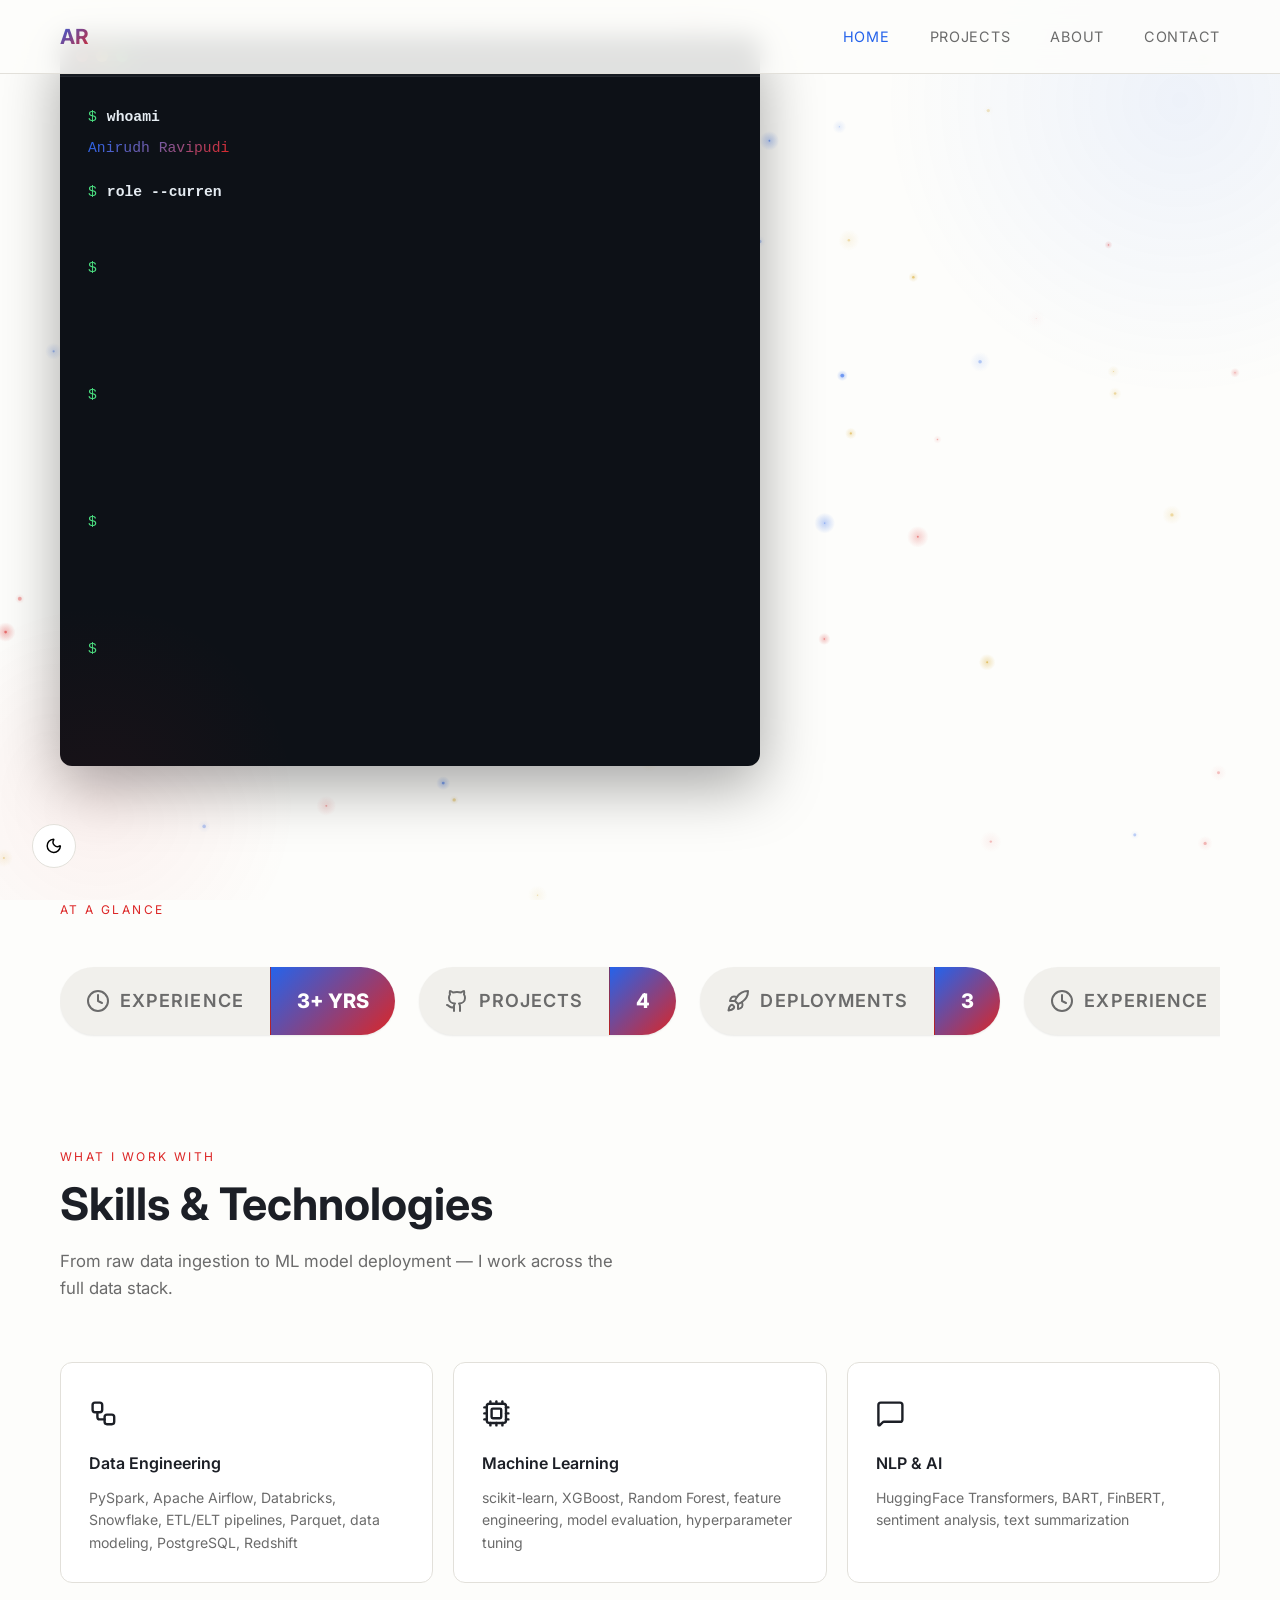
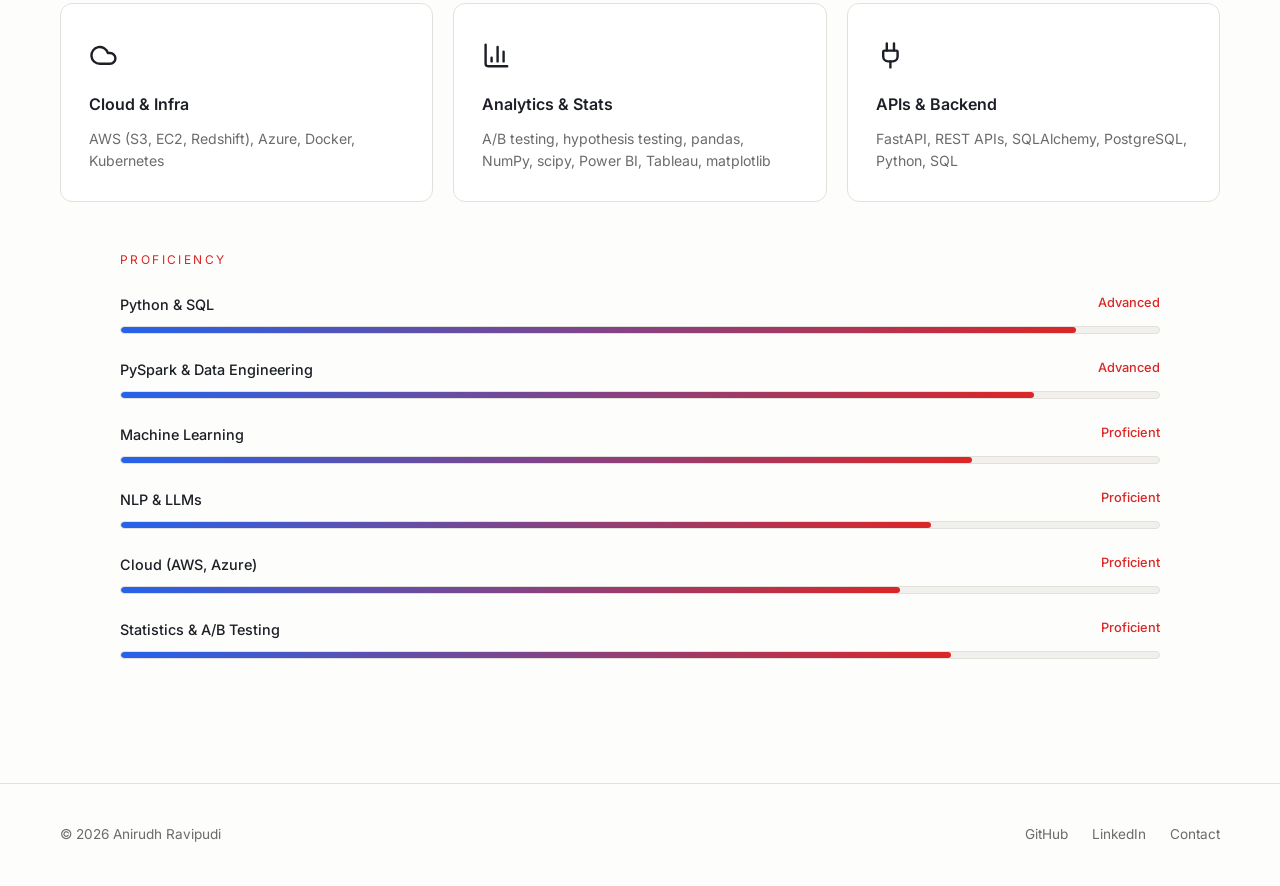
==== commit 46ffa4dd: "Clean rebuild of At a Glance stat badges, remove leftover legacy markup" ====
--- a/index.html
+++ b/index.html
@@ -69,95 +69,38 @@
   <!-- Stats -->
   <section style="padding-top: 0;">
     <div class="section-label" style="margin-bottom: 16px;">At a Glance</div>
-    <div class="marquee">
-      <div class="marquee-track">
-        <div class="marquee-half">
-          <div class="marquee-group marquee-group-primary">
-            <span class="badge">
-              <span class="badge-left"><svg class="icon" xmlns="http://www.w3.org/2000/svg" viewBox="0 0 24 24" fill="none" stroke="currentColor" stroke-width="2" stroke-linecap="round" stroke-linejoin="round"><circle cx="12" cy="12" r="10" /><polyline points="12 6 12 12 16 14" /></svg> Experience</span>
-              <span class="badge-right">3+ YRS</span>
-            </span>
-            <span class="badge">
-              <span class="badge-left"><svg class="icon" xmlns="http://www.w3.org/2000/svg" viewBox="0 0 24 24" fill="none" stroke="currentColor" stroke-width="2" stroke-linecap="round" stroke-linejoin="round"><path d="M15 22v-4a4.8 4.8 0 0 0-1-3.5c3 0 6-2 6-5.5.08-1.25-.27-2.48-1-3.5.28-1.15.28-2.35 0-3.5 0 0-1 0-3 1.5-2.64-.5-5.36-.5-8 0C6 2 5 2 5 2c-.3 1.15-.3 2.35 0 3.5A5.403 5.403 0 0 0 4 9c0 3.5 3 5.5 6 5.5-.39.49-.68 1.05-.85 1.65-.17.6-.22 1.23-.15 1.85v4" /><path d="M9 18c-4.51 2-5-2-7-2" /></svg> GitHub Projects</span>
-              <span class="badge-right">4</span>
-            </span>
-            <span class="badge">
-              <span class="badge-left"><svg class="icon" xmlns="http://www.w3.org/2000/svg" viewBox="0 0 24 24" fill="none" stroke="currentColor" stroke-width="2" stroke-linecap="round" stroke-linejoin="round"><path d="M4.5 16.5c-1.5 1.26-2 5-2 5s3.74-.5 5-2c.71-.84.7-2.13-.09-2.91a2.18 2.18 0 0 0-2.91-.09z" /><path d="m12 15-3-3a22 22 0 0 1 2-3.95A12.88 12.88 0 0 1 22 2c0 2.72-.78 7.5-6 11a22.35 22.35 0 0 1-4 2z" /><path d="M9 12H4s.55-3.03 2-4c1.62-1.08 5 0 5 0" /><path d="M12 15v5s3.03-.55 4-2c1.08-1.62 0-5 0-5" /></svg> Deployments</span>
-              <span class="badge-right">3</span>
-            </span>
-          </div>
-          <div class="marquee-group">
-            <span class="badge">
-              <span class="badge-left"><svg class="icon" xmlns="http://www.w3.org/2000/svg" viewBox="0 0 24 24" fill="none" stroke="currentColor" stroke-width="2" stroke-linecap="round" stroke-linejoin="round"><circle cx="12" cy="12" r="10" /><polyline points="12 6 12 12 16 14" /></svg> Experience</span>
-              <span class="badge-right">3+ YRS</span>
-            </span>
-            <span class="badge">
-              <span class="badge-left"><svg class="icon" xmlns="http://www.w3.org/2000/svg" viewBox="0 0 24 24" fill="none" stroke="currentColor" stroke-width="2" stroke-linecap="round" stroke-linejoin="round"><path d="M15 22v-4a4.8 4.8 0 0 0-1-3.5c3 0 6-2 6-5.5.08-1.25-.27-2.48-1-3.5.28-1.15.28-2.35 0-3.5 0 0-1 0-3 1.5-2.64-.5-5.36-.5-8 0C6 2 5 2 5 2c-.3 1.15-.3 2.35 0 3.5A5.403 5.403 0 0 0 4 9c0 3.5 3 5.5 6 5.5-.39.49-.68 1.05-.85 1.65-.17.6-.22 1.23-.15 1.85v4" /><path d="M9 18c-4.51 2-5-2-7-2" /></svg> GitHub Projects</span>
-              <span class="badge-right">4</span>
-            </span>
-            <span class="badge">
-              <span class="badge-left"><svg class="icon" xmlns="http://www.w3.org/2000/svg" viewBox="0 0 24 24" fill="none" stroke="currentColor" stroke-width="2" stroke-linecap="round" stroke-linejoin="round"><path d="M4.5 16.5c-1.5 1.26-2 5-2 5s3.74-.5 5-2c.71-.84.7-2.13-.09-2.91a2.18 2.18 0 0 0-2.91-.09z" /><path d="m12 15-3-3a22 22 0 0 1 2-3.95A12.88 12.88 0 0 1 22 2c0 2.72-.78 7.5-6 11a22.35 22.35 0 0 1-4 2z" /><path d="M9 12H4s.55-3.03 2-4c1.62-1.08 5 0 5 0" /><path d="M12 15v5s3.03-.55 4-2c1.08-1.62 0-5 0-5" /></svg> Deployments</span>
-              <span class="badge-right">3</span>
-            </span>
-          </div>
-          <div class="marquee-group">
-            <span class="badge">
-              <span class="badge-left"><svg class="icon" xmlns="http://www.w3.org/2000/svg" viewBox="0 0 24 24" fill="none" stroke="currentColor" stroke-width="2" stroke-linecap="round" stroke-linejoin="round"><circle cx="12" cy="12" r="10" /><polyline points="12 6 12 12 16 14" /></svg> Experience</span>
-              <span class="badge-right">3+ YRS</span>
-            </span>
-            <span class="badge">
-              <span class="badge-left"><svg class="icon" xmlns="http://www.w3.org/2000/svg" viewBox="0 0 24 24" fill="none" stroke="currentColor" stroke-width="2" stroke-linecap="round" stroke-linejoin="round"><path d="M15 22v-4a4.8 4.8 0 0 0-1-3.5c3 0 6-2 6-5.5.08-1.25-.27-2.48-1-3.5.28-1.15.28-2.35 0-3.5 0 0-1 0-3 1.5-2.64-.5-5.36-.5-8 0C6 2 5 2 5 2c-.3 1.15-.3 2.35 0 3.5A5.403 5.403 0 0 0 4 9c0 3.5 3 5.5 6 5.5-.39.49-.68 1.05-.85 1.65-.17.6-.22 1.23-.15 1.85v4" /><path d="M9 18c-4.51 2-5-2-7-2" /></svg> GitHub Projects</span>
-              <span class="badge-right">4</span>
-            </span>
-            <span class="badge">
-              <span class="badge-left"><svg class="icon" xmlns="http://www.w3.org/2000/svg" viewBox="0 0 24 24" fill="none" stroke="currentColor" stroke-width="2" stroke-linecap="round" stroke-linejoin="round"><path d="M4.5 16.5c-1.5 1.26-2 5-2 5s3.74-.5 5-2c.71-.84.7-2.13-.09-2.91a2.18 2.18 0 0 0-2.91-.09z" /><path d="m12 15-3-3a22 22 0 0 1 2-3.95A12.88 12.88 0 0 1 22 2c0 2.72-.78 7.5-6 11a22.35 22.35 0 0 1-4 2z" /><path d="M9 12H4s.55-3.03 2-4c1.62-1.08 5 0 5 0" /><path d="M12 15v5s3.03-.55 4-2c1.08-1.62 0-5 0-5" /></svg> Deployments</span>
-              <span class="badge-right">3</span>
-            </span>
-          </div>
-        </div>
-        <div class="marquee-half marquee-copy" aria-hidden="true">
-          <div class="marquee-group">
-            <span class="badge">
-              <span class="badge-left"><svg class="icon" xmlns="http://www.w3.org/2000/svg" viewBox="0 0 24 24" fill="none" stroke="currentColor" stroke-width="2" stroke-linecap="round" stroke-linejoin="round"><circle cx="12" cy="12" r="10" /><polyline points="12 6 12 12 16 14" /></svg> Experience</span>
-              <span class="badge-right">3+ YRS</span>
-            </span>
-            <span class="badge">
-              <span class="badge-left"><svg class="icon" xmlns="http://www.w3.org/2000/svg" viewBox="0 0 24 24" fill="none" stroke="currentColor" stroke-width="2" stroke-linecap="round" stroke-linejoin="round"><path d="M15 22v-4a4.8 4.8 0 0 0-1-3.5c3 0 6-2 6-5.5.08-1.25-.27-2.48-1-3.5.28-1.15.28-2.35 0-3.5 0 0-1 0-3 1.5-2.64-.5-5.36-.5-8 0C6 2 5 2 5 2c-.3 1.15-.3 2.35 0 3.5A5.403 5.403 0 0 0 4 9c0 3.5 3 5.5 6 5.5-.39.49-.68 1.05-.85 1.65-.17.6-.22 1.23-.15 1.85v4" /><path d="M9 18c-4.51 2-5-2-7-2" /></svg> GitHub Projects</span>
-              <span class="badge-right">4</span>
-            </span>
-            <span class="badge">
-              <span class="badge-left"><svg class="icon" xmlns="http://www.w3.org/2000/svg" viewBox="0 0 24 24" fill="none" stroke="currentColor" stroke-width="2" stroke-linecap="round" stroke-linejoin="round"><path d="M4.5 16.5c-1.5 1.26-2 5-2 5s3.74-.5 5-2c.71-.84.7-2.13-.09-2.91a2.18 2.18 0 0 0-2.91-.09z" /><path d="m12 15-3-3a22 22 0 0 1 2-3.95A12.88 12.88 0 0 1 22 2c0 2.72-.78 7.5-6 11a22.35 22.35 0 0 1-4 2z" /><path d="M9 12H4s.55-3.03 2-4c1.62-1.08 5 0 5 0" /><path d="M12 15v5s3.03-.55 4-2c1.08-1.62 0-5 0-5" /></svg> Deployments</span>
-              <span class="badge-right">3</span>
-            </span>
-          </div>
-          <div class="marquee-group">
-            <span class="badge">
-              <span class="badge-left"><svg class="icon" xmlns="http://www.w3.org/2000/svg" viewBox="0 0 24 24" fill="none" stroke="currentColor" stroke-width="2" stroke-linecap="round" stroke-linejoin="round"><circle cx="12" cy="12" r="10" /><polyline points="12 6 12 12 16 14" /></svg> Experience</span>
-              <span class="badge-right">3+ YRS</span>
-            </span>
-            <span class="badge">
-              <span class="badge-left"><svg class="icon" xmlns="http://www.w3.org/2000/svg" viewBox="0 0 24 24" fill="none" stroke="currentColor" stroke-width="2" stroke-linecap="round" stroke-linejoin="round"><path d="M15 22v-4a4.8 4.8 0 0 0-1-3.5c3 0 6-2 6-5.5.08-1.25-.27-2.48-1-3.5.28-1.15.28-2.35 0-3.5 0 0-1 0-3 1.5-2.64-.5-5.36-.5-8 0C6 2 5 2 5 2c-.3 1.15-.3 2.35 0 3.5A5.403 5.403 0 0 0 4 9c0 3.5 3 5.5 6 5.5-.39.49-.68 1.05-.85 1.65-.17.6-.22 1.23-.15 1.85v4" /><path d="M9 18c-4.51 2-5-2-7-2" /></svg> GitHub Projects</span>
-              <span class="badge-right">4</span>
-            </span>
-            <span class="badge">
-              <span class="badge-left"><svg class="icon" xmlns="http://www.w3.org/2000/svg" viewBox="0 0 24 24" fill="none" stroke="currentColor" stroke-width="2" stroke-linecap="round" stroke-linejoin="round"><path d="M4.5 16.5c-1.5 1.26-2 5-2 5s3.74-.5 5-2c.71-.84.7-2.13-.09-2.91a2.18 2.18 0 0 0-2.91-.09z" /><path d="m12 15-3-3a22 22 0 0 1 2-3.95A12.88 12.88 0 0 1 22 2c0 2.72-.78 7.5-6 11a22.35 22.35 0 0 1-4 2z" /><path d="M9 12H4s.55-3.03 2-4c1.62-1.08 5 0 5 0" /><path d="M12 15v5s3.03-.55 4-2c1.08-1.62 0-5 0-5" /></svg> Deployments</span>
-              <span class="badge-right">3</span>
-            </span>
-          </div>
-          <div class="marquee-group">
-            <span class="badge">
-              <span class="badge-left"><svg class="icon" xmlns="http://www.w3.org/2000/svg" viewBox="0 0 24 24" fill="none" stroke="currentColor" stroke-width="2" stroke-linecap="round" stroke-linejoin="round"><circle cx="12" cy="12" r="10" /><polyline points="12 6 12 12 16 14" /></svg> Experience</span>
-              <span class="badge-right">3+ YRS</span>
-            </span>
-            <span class="badge">
-              <span class="badge-left"><svg class="icon" xmlns="http://www.w3.org/2000/svg" viewBox="0 0 24 24" fill="none" stroke="currentColor" stroke-width="2" stroke-linecap="round" stroke-linejoin="round"><path d="M15 22v-4a4.8 4.8 0 0 0-1-3.5c3 0 6-2 6-5.5.08-1.25-.27-2.48-1-3.5.28-1.15.28-2.35 0-3.5 0 0-1 0-3 1.5-2.64-.5-5.36-.5-8 0C6 2 5 2 5 2c-.3 1.15-.3 2.35 0 3.5A5.403 5.403 0 0 0 4 9c0 3.5 3 5.5 6 5.5-.39.49-.68 1.05-.85 1.65-.17.6-.22 1.23-.15 1.85v4" /><path d="M9 18c-4.51 2-5-2-7-2" /></svg> GitHub Projects</span>
-              <span class="badge-right">4</span>
-            </span>
-            <span class="badge">
-              <span class="badge-left"><svg class="icon" xmlns="http://www.w3.org/2000/svg" viewBox="0 0 24 24" fill="none" stroke="currentColor" stroke-width="2" stroke-linecap="round" stroke-linejoin="round"><path d="M4.5 16.5c-1.5 1.26-2 5-2 5s3.74-.5 5-2c.71-.84.7-2.13-.09-2.91a2.18 2.18 0 0 0-2.91-.09z" /><path d="m12 15-3-3a22 22 0 0 1 2-3.95A12.88 12.88 0 0 1 22 2c0 2.72-.78 7.5-6 11a22.35 22.35 0 0 1-4 2z" /><path d="M9 12H4s.55-3.03 2-4c1.62-1.08 5 0 5 0" /><path d="M12 15v5s3.03-.55 4-2c1.08-1.62 0-5 0-5" /></svg> Deployments</span>
-              <span class="badge-right">3</span>
-            </span>
-          </div>
+    <div class="stats-ticker-wrapper">
+      <div class="stats-ticker-track">
+        <div class="stat-badge">
+          <svg class="icon" xmlns="http://www.w3.org/2000/svg" viewBox="0 0 24 24" fill="none" stroke="currentColor" stroke-width="2" stroke-linecap="round" stroke-linejoin="round"><circle cx="12" cy="12" r="10" /><polyline points="12 6 12 12 16 14" /></svg>
+          <span class="badge-label">Experience</span>
+          <span class="badge-value">3+ YRS</span>
+        </div>
+        <div class="stat-badge">
+          <svg class="icon" xmlns="http://www.w3.org/2000/svg" viewBox="0 0 24 24" fill="none" stroke="currentColor" stroke-width="2" stroke-linecap="round" stroke-linejoin="round"><path d="M15 22v-4a4.8 4.8 0 0 0-1-3.5c3 0 6-2 6-5.5.08-1.25-.27-2.48-1-3.5.28-1.15.28-2.35 0-3.5 0 0-1 0-3 1.5-2.64-.5-5.36-.5-8 0C6 2 5 2 5 2c-.3 1.15-.3 2.35 0 3.5A5.403 5.403 0 0 0 4 9c0 3.5 3 5.5 6 5.5-.39.49-.68 1.05-.85 1.65-.17.6-.22 1.23-.15 1.85v4" /><path d="M9 18c-4.51 2-5-2-7-2" /></svg>
+          <span class="badge-label">Projects</span>
+          <span class="badge-value">4</span>
+        </div>
+        <div class="stat-badge">
+          <svg class="icon" xmlns="http://www.w3.org/2000/svg" viewBox="0 0 24 24" fill="none" stroke="currentColor" stroke-width="2" stroke-linecap="round" stroke-linejoin="round"><path d="M4.5 16.5c-1.5 1.26-2 5-2 5s3.74-.5 5-2c.71-.84.7-2.13-.09-2.91a2.18 2.18 0 0 0-2.91-.09z" /><path d="m12 15-3-3a22 22 0 0 1 2-3.95A12.88 12.88 0 0 1 22 2c0 2.72-.78 7.5-6 11a22.35 22.35 0 0 1-4 2z" /><path d="M9 12H4s.55-3.03 2-4c1.62-1.08 5 0 5 0" /><path d="M12 15v5s3.03-.55 4-2c1.08-1.62 0-5 0-5" /></svg>
+          <span class="badge-label">Deployments</span>
+          <span class="badge-value">3</span>
+        </div>
+        <!-- exact same 3 badges repeated ONE more time, same order, for the loop -->
+        <div class="stat-badge stat-badge-copy" aria-hidden="true">
+          <svg class="icon" xmlns="http://www.w3.org/2000/svg" viewBox="0 0 24 24" fill="none" stroke="currentColor" stroke-width="2" stroke-linecap="round" stroke-linejoin="round"><circle cx="12" cy="12" r="10" /><polyline points="12 6 12 12 16 14" /></svg>
+          <span class="badge-label">Experience</span>
+          <span class="badge-value">3+ YRS</span>
+        </div>
+        <div class="stat-badge stat-badge-copy" aria-hidden="true">
+          <svg class="icon" xmlns="http://www.w3.org/2000/svg" viewBox="0 0 24 24" fill="none" stroke="currentColor" stroke-width="2" stroke-linecap="round" stroke-linejoin="round"><path d="M15 22v-4a4.8 4.8 0 0 0-1-3.5c3 0 6-2 6-5.5.08-1.25-.27-2.48-1-3.5.28-1.15.28-2.35 0-3.5 0 0-1 0-3 1.5-2.64-.5-5.36-.5-8 0C6 2 5 2 5 2c-.3 1.15-.3 2.35 0 3.5A5.403 5.403 0 0 0 4 9c0 3.5 3 5.5 6 5.5-.39.49-.68 1.05-.85 1.65-.17.6-.22 1.23-.15 1.85v4" /><path d="M9 18c-4.51 2-5-2-7-2" /></svg>
+          <span class="badge-label">Projects</span>
+          <span class="badge-value">4</span>
+        </div>
+        <div class="stat-badge stat-badge-copy" aria-hidden="true">
+          <svg class="icon" xmlns="http://www.w3.org/2000/svg" viewBox="0 0 24 24" fill="none" stroke="currentColor" stroke-width="2" stroke-linecap="round" stroke-linejoin="round"><path d="M4.5 16.5c-1.5 1.26-2 5-2 5s3.74-.5 5-2c.71-.84.7-2.13-.09-2.91a2.18 2.18 0 0 0-2.91-.09z" /><path d="m12 15-3-3a22 22 0 0 1 2-3.95A12.88 12.88 0 0 1 22 2c0 2.72-.78 7.5-6 11a22.35 22.35 0 0 1-4 2z" /><path d="M9 12H4s.55-3.03 2-4c1.62-1.08 5 0 5 0" /><path d="M12 15v5s3.03-.55 4-2c1.08-1.62 0-5 0-5" /></svg>
+          <span class="badge-label">Deployments</span>
+          <span class="badge-value">3</span>
         </div>
       </div>
     </div>
--- a/css/style.css
+++ b/css/style.css
@@ -624,103 +624,100 @@
   margin-top: 4px;
 }
 
-/* ── At a Glance badges (homepage only — .stats-bar/.stat-item stay
+/* ── At a Glance stat badges (homepage only — .stats-bar/.stat-item stay
    untouched since other pages reuse them as a static row) ── */
-.marquee {
+.stats-ticker-wrapper {
   overflow: hidden;
-  padding: 28px 0;
+  padding: 32px 0;
   margin-bottom: 80px;
 }
 
-.marquee-track {
+.stats-ticker-track {
   display: flex;
   width: max-content;
-  animation: marquee-scroll 26s linear infinite;
-}
-
-.marquee:hover .marquee-track {
+  animation: stats-ticker-scroll 26s linear infinite;
+}
+
+.stats-ticker-wrapper:hover .stats-ticker-track {
   animation-play-state: paused;
 }
 
-.marquee-half {
-  display: flex;
-  align-items: center;
-  gap: 28px;
-  flex-shrink: 0;
-  margin-right: 28px;
-}
-
-.marquee-group {
-  display: flex;
-  align-items: center;
-  gap: 28px;
-  flex-shrink: 0;
-}
-
-.badge {
-  display: inline-flex;
+.stat-badge {
+  display: flex;
   align-items: stretch;
   border-radius: 999px;
   overflow: hidden;
   flex-shrink: 0;
-  font-size: 0.8rem;
+  margin-right: 24px;
+  background: var(--bg3);
+  box-shadow: 0 1px 2px rgba(0, 0, 0, 0.08);
+}
+
+.stat-badge .icon {
+  align-self: center;
+  color: var(--text-muted);
+  width: 24px;
+  height: 24px;
+  margin: 0 0 0 26px;
+}
+
+.badge-label {
+  display: flex;
+  align-items: center;
+  color: var(--text-muted);
+  font-size: 18px;
   font-weight: 600;
-  line-height: 1;
-  box-shadow: 0 1px 2px rgba(0, 0, 0, 0.08);
-}
-
-.badge-left {
-  display: inline-flex;
-  align-items: center;
-  gap: 6px;
-  background: var(--bg3);
-  color: var(--text-muted);
-  padding: 8px 14px;
   text-transform: uppercase;
   letter-spacing: 0.06em;
+  padding: 18px 26px 18px 10px;
   white-space: nowrap;
 }
 
-.badge-right {
-  display: inline-flex;
+.badge-value {
+  display: flex;
   align-items: center;
   background: linear-gradient(135deg, var(--accent2), var(--accent1));
   color: #fff;
-  padding: 8px 14px;
+  font-size: 20px;
   font-weight: 800;
+  padding: 18px 26px;
   border-left: 1px solid rgba(0, 0, 0, 0.15);
   white-space: nowrap;
 }
 
-@keyframes marquee-scroll {
+@keyframes stats-ticker-scroll {
   from { transform: translateX(0); }
   to { transform: translateX(-50%); }
 }
 
 @media (prefers-reduced-motion: reduce) {
-  .marquee-track {
+  .stats-ticker-track {
     animation: none;
     width: 100%;
     justify-content: center;
   }
-  .marquee-half.marquee-copy {
+  .stat-badge-copy {
     display: none;
   }
-  .marquee-half:not(.marquee-copy) .marquee-group:not(.marquee-group-primary) {
-    display: none;
-  }
-  .marquee-half:not(.marquee-copy) {
+  .stat-badge:nth-child(3) {
     margin-right: 0;
   }
 }
 
 @media (max-width: 768px) {
-  .badge {
-    font-size: 0.72rem;
+  .badge-label {
+    font-size: 15px;
+    padding: 11px 14px 11px 6px;
   }
-  .badge-left,
-  .badge-right {
-    padding: 7px 10px;
+  .badge-value {
+    font-size: 16px;
+    padding: 11px 14px;
+  }
+  .stat-badge .icon {
+    margin-left: 14px;
+  }
+  .stat-badge {
+    margin-right: 16px;
   }
 }
 
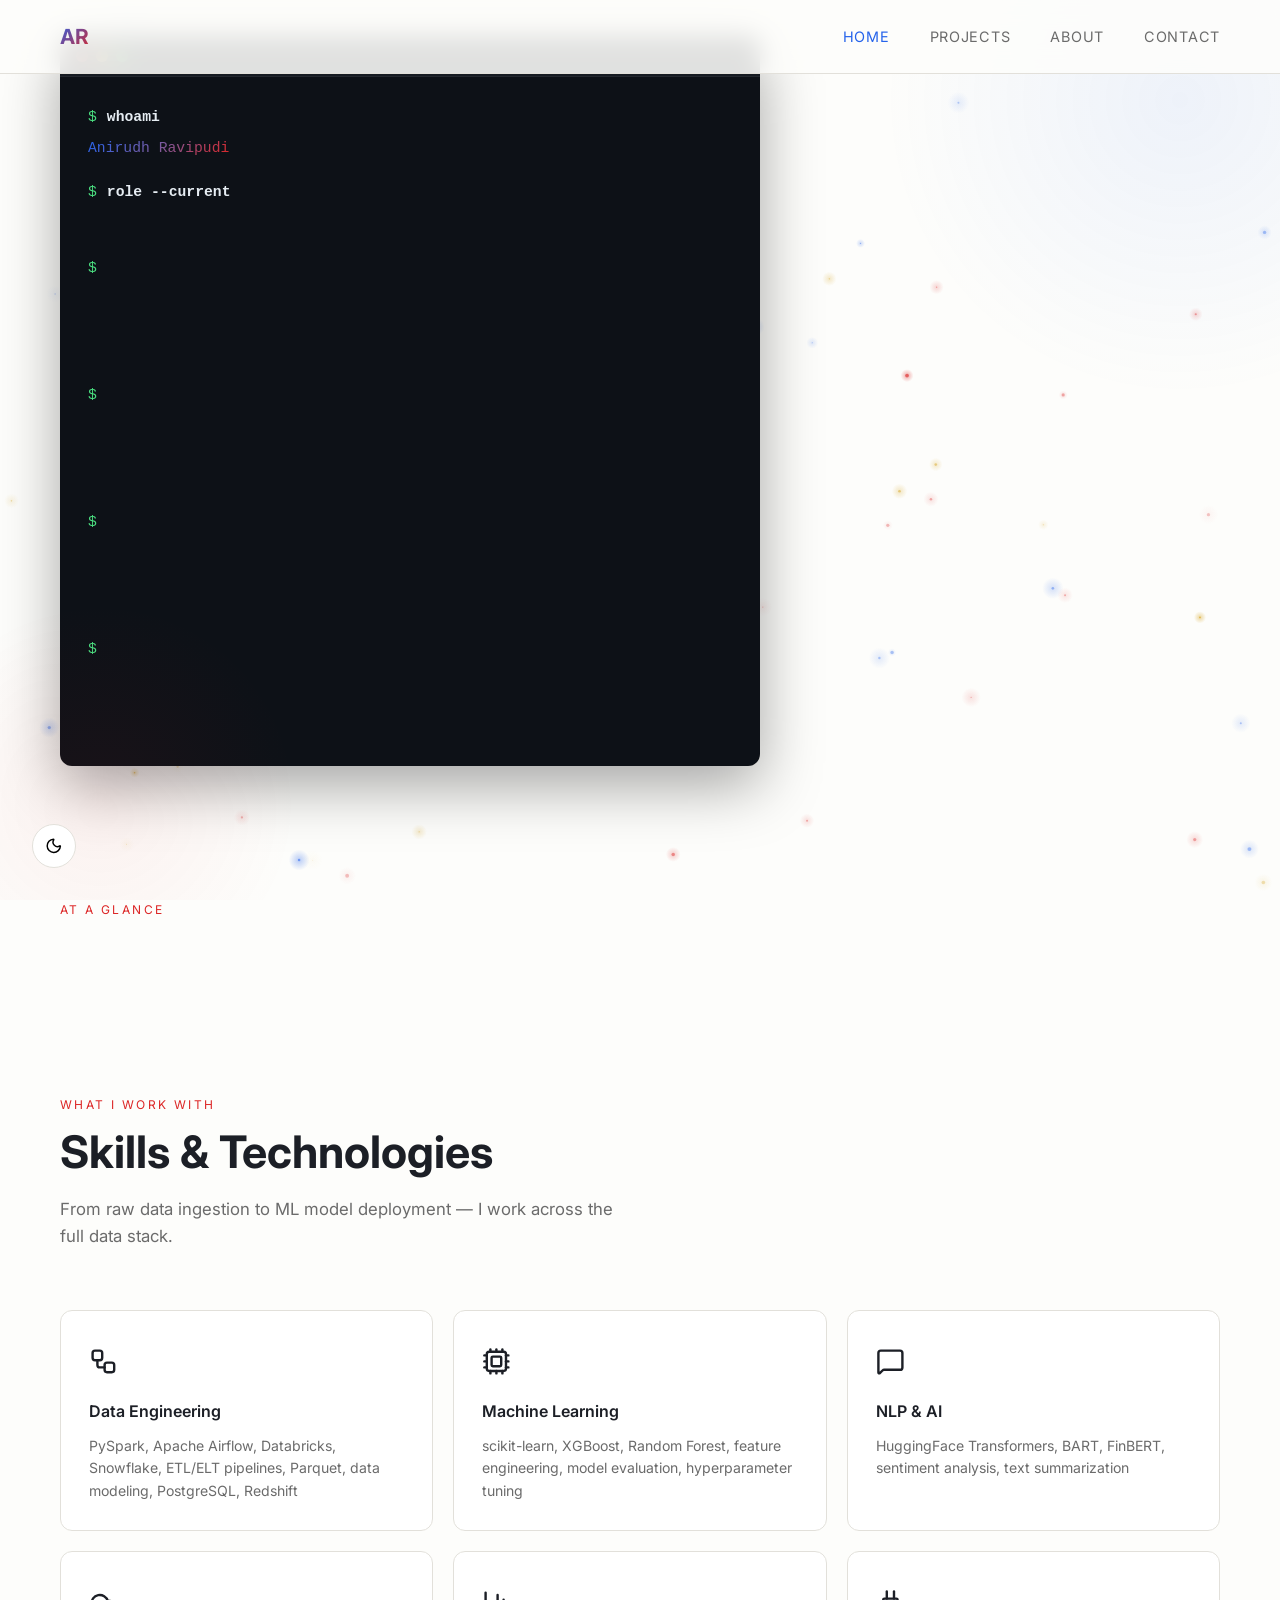
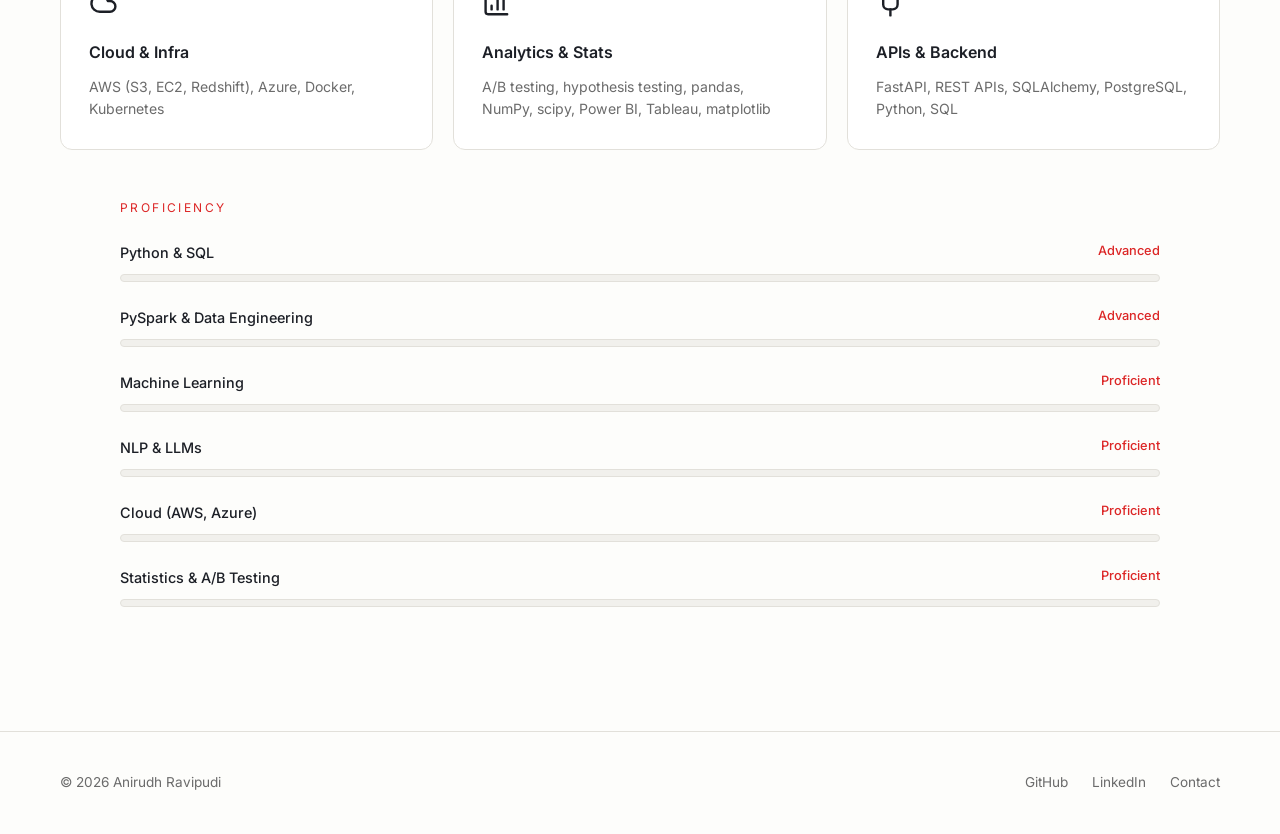
==== commit 11086eb4: "Replace scrolling stat badges with vertical rotating display" ====
--- a/index.html
+++ b/index.html
@@ -69,39 +69,21 @@
   <!-- Stats -->
   <section style="padding-top: 0;">
     <div class="section-label" style="margin-bottom: 16px;">At a Glance</div>
-    <div class="stats-ticker-wrapper">
-      <div class="stats-ticker-track">
-        <div class="stat-badge">
-          <svg class="icon" xmlns="http://www.w3.org/2000/svg" viewBox="0 0 24 24" fill="none" stroke="currentColor" stroke-width="2" stroke-linecap="round" stroke-linejoin="round"><circle cx="12" cy="12" r="10" /><polyline points="12 6 12 12 16 14" /></svg>
-          <span class="badge-label">Experience</span>
-          <span class="badge-value">3+ YRS</span>
-        </div>
-        <div class="stat-badge">
-          <svg class="icon" xmlns="http://www.w3.org/2000/svg" viewBox="0 0 24 24" fill="none" stroke="currentColor" stroke-width="2" stroke-linecap="round" stroke-linejoin="round"><path d="M15 22v-4a4.8 4.8 0 0 0-1-3.5c3 0 6-2 6-5.5.08-1.25-.27-2.48-1-3.5.28-1.15.28-2.35 0-3.5 0 0-1 0-3 1.5-2.64-.5-5.36-.5-8 0C6 2 5 2 5 2c-.3 1.15-.3 2.35 0 3.5A5.403 5.403 0 0 0 4 9c0 3.5 3 5.5 6 5.5-.39.49-.68 1.05-.85 1.65-.17.6-.22 1.23-.15 1.85v4" /><path d="M9 18c-4.51 2-5-2-7-2" /></svg>
-          <span class="badge-label">Projects</span>
-          <span class="badge-value">4</span>
-        </div>
-        <div class="stat-badge">
-          <svg class="icon" xmlns="http://www.w3.org/2000/svg" viewBox="0 0 24 24" fill="none" stroke="currentColor" stroke-width="2" stroke-linecap="round" stroke-linejoin="round"><path d="M4.5 16.5c-1.5 1.26-2 5-2 5s3.74-.5 5-2c.71-.84.7-2.13-.09-2.91a2.18 2.18 0 0 0-2.91-.09z" /><path d="m12 15-3-3a22 22 0 0 1 2-3.95A12.88 12.88 0 0 1 22 2c0 2.72-.78 7.5-6 11a22.35 22.35 0 0 1-4 2z" /><path d="M9 12H4s.55-3.03 2-4c1.62-1.08 5 0 5 0" /><path d="M12 15v5s3.03-.55 4-2c1.08-1.62 0-5 0-5" /></svg>
-          <span class="badge-label">Deployments</span>
-          <span class="badge-value">3</span>
-        </div>
-        <!-- exact same 3 badges repeated ONE more time, same order, for the loop -->
-        <div class="stat-badge stat-badge-copy" aria-hidden="true">
-          <svg class="icon" xmlns="http://www.w3.org/2000/svg" viewBox="0 0 24 24" fill="none" stroke="currentColor" stroke-width="2" stroke-linecap="round" stroke-linejoin="round"><circle cx="12" cy="12" r="10" /><polyline points="12 6 12 12 16 14" /></svg>
-          <span class="badge-label">Experience</span>
-          <span class="badge-value">3+ YRS</span>
-        </div>
-        <div class="stat-badge stat-badge-copy" aria-hidden="true">
-          <svg class="icon" xmlns="http://www.w3.org/2000/svg" viewBox="0 0 24 24" fill="none" stroke="currentColor" stroke-width="2" stroke-linecap="round" stroke-linejoin="round"><path d="M15 22v-4a4.8 4.8 0 0 0-1-3.5c3 0 6-2 6-5.5.08-1.25-.27-2.48-1-3.5.28-1.15.28-2.35 0-3.5 0 0-1 0-3 1.5-2.64-.5-5.36-.5-8 0C6 2 5 2 5 2c-.3 1.15-.3 2.35 0 3.5A5.403 5.403 0 0 0 4 9c0 3.5 3 5.5 6 5.5-.39.49-.68 1.05-.85 1.65-.17.6-.22 1.23-.15 1.85v4" /><path d="M9 18c-4.51 2-5-2-7-2" /></svg>
-          <span class="badge-label">Projects</span>
-          <span class="badge-value">4</span>
-        </div>
-        <div class="stat-badge stat-badge-copy" aria-hidden="true">
-          <svg class="icon" xmlns="http://www.w3.org/2000/svg" viewBox="0 0 24 24" fill="none" stroke="currentColor" stroke-width="2" stroke-linecap="round" stroke-linejoin="round"><path d="M4.5 16.5c-1.5 1.26-2 5-2 5s3.74-.5 5-2c.71-.84.7-2.13-.09-2.91a2.18 2.18 0 0 0-2.91-.09z" /><path d="m12 15-3-3a22 22 0 0 1 2-3.95A12.88 12.88 0 0 1 22 2c0 2.72-.78 7.5-6 11a22.35 22.35 0 0 1-4 2z" /><path d="M9 12H4s.55-3.03 2-4c1.62-1.08 5 0 5 0" /><path d="M12 15v5s3.03-.55 4-2c1.08-1.62 0-5 0-5" /></svg>
-          <span class="badge-label">Deployments</span>
-          <span class="badge-value">3</span>
-        </div>
+    <div class="stats-rotator" aria-live="polite">
+      <div class="stat-badge stat-rotator-item is-active">
+        <svg class="icon" xmlns="http://www.w3.org/2000/svg" viewBox="0 0 24 24" fill="none" stroke="currentColor" stroke-width="2" stroke-linecap="round" stroke-linejoin="round"><circle cx="12" cy="12" r="10" /><polyline points="12 6 12 12 16 14" /></svg>
+        <span class="badge-label">Experience</span>
+        <span class="badge-value">3+ YRS</span>
+      </div>
+      <div class="stat-badge stat-rotator-item">
+        <svg class="icon" xmlns="http://www.w3.org/2000/svg" viewBox="0 0 24 24" fill="none" stroke="currentColor" stroke-width="2" stroke-linecap="round" stroke-linejoin="round"><path d="M15 22v-4a4.8 4.8 0 0 0-1-3.5c3 0 6-2 6-5.5.08-1.25-.27-2.48-1-3.5.28-1.15.28-2.35 0-3.5 0 0-1 0-3 1.5-2.64-.5-5.36-.5-8 0C6 2 5 2 5 2c-.3 1.15-.3 2.35 0 3.5A5.403 5.403 0 0 0 4 9c0 3.5 3 5.5 6 5.5-.39.49-.68 1.05-.85 1.65-.17.6-.22 1.23-.15 1.85v4" /><path d="M9 18c-4.51 2-5-2-7-2" /></svg>
+        <span class="badge-label">Projects</span>
+        <span class="badge-value">4</span>
+      </div>
+      <div class="stat-badge stat-rotator-item">
+        <svg class="icon" xmlns="http://www.w3.org/2000/svg" viewBox="0 0 24 24" fill="none" stroke="currentColor" stroke-width="2" stroke-linecap="round" stroke-linejoin="round"><path d="M4.5 16.5c-1.5 1.26-2 5-2 5s3.74-.5 5-2c.71-.84.7-2.13-.09-2.91a2.18 2.18 0 0 0-2.91-.09z" /><path d="m12 15-3-3a22 22 0 0 1 2-3.95A12.88 12.88 0 0 1 22 2c0 2.72-.78 7.5-6 11a22.35 22.35 0 0 1-4 2z" /><path d="M9 12H4s.55-3.03 2-4c1.62-1.08 5 0 5 0" /><path d="M12 15v5s3.03-.55 4-2c1.08-1.62 0-5 0-5" /></svg>
+        <span class="badge-label">Deployments</span>
+        <span class="badge-value">3</span>
       </div>
     </div>
 
--- a/css/style.css
+++ b/css/style.css
@@ -624,22 +624,33 @@
   margin-top: 4px;
 }
 
-/* ── At a Glance stat badges (homepage only — .stats-bar/.stat-item stay
+/* ── At a Glance stat rotator (homepage only — .stats-bar/.stat-item stay
    untouched since other pages reuse them as a static row) ── */
-.stats-ticker-wrapper {
-  overflow: hidden;
-  padding: 32px 0;
+.stats-rotator {
+  position: relative;
+  height: 80px;
   margin-bottom: 80px;
 }
 
-.stats-ticker-track {
-  display: flex;
-  width: max-content;
-  animation: stats-ticker-scroll 26s linear infinite;
-}
-
-.stats-ticker-wrapper:hover .stats-ticker-track {
-  animation-play-state: paused;
+.stat-rotator-item {
+  position: absolute;
+  top: 50%;
+  left: 50%;
+  transform: translate(-50%, calc(-50% + 20px));
+  opacity: 0;
+  transition: transform 350ms ease, opacity 350ms ease;
+  pointer-events: none;
+}
+
+.stat-rotator-item.is-active {
+  transform: translate(-50%, -50%);
+  opacity: 1;
+  pointer-events: auto;
+}
+
+.stat-rotator-item.is-leaving {
+  transform: translate(-50%, calc(-50% - 20px));
+  opacity: 0;
 }
 
 .stat-badge {
@@ -648,7 +659,6 @@
   border-radius: 999px;
   overflow: hidden;
   flex-shrink: 0;
-  margin-right: 24px;
   background: var(--bg3);
   box-shadow: 0 1px 2px rgba(0, 0, 0, 0.08);
 }
@@ -685,26 +695,19 @@
   white-space: nowrap;
 }
 
-@keyframes stats-ticker-scroll {
-  from { transform: translateX(0); }
-  to { transform: translateX(-50%); }
-}
-
 @media (prefers-reduced-motion: reduce) {
-  .stats-ticker-track {
-    animation: none;
-    width: 100%;
-    justify-content: center;
+  .stat-rotator-item,
+  .stat-rotator-item.is-active,
+  .stat-rotator-item.is-leaving {
+    transform: translate(-50%, -50%);
+    transition: opacity 350ms ease;
   }
-  .stat-badge-copy {
-    display: none;
+}
+
+@media (max-width: 768px) {
+  .stats-rotator {
+    height: 64px;
   }
-  .stat-badge:nth-child(3) {
-    margin-right: 0;
-  }
-}
-
-@media (max-width: 768px) {
   .badge-label {
     font-size: 15px;
     padding: 11px 14px 11px 6px;
@@ -715,9 +718,6 @@
   }
   .stat-badge .icon {
     margin-left: 14px;
-  }
-  .stat-badge {
-    margin-right: 16px;
   }
 }
 
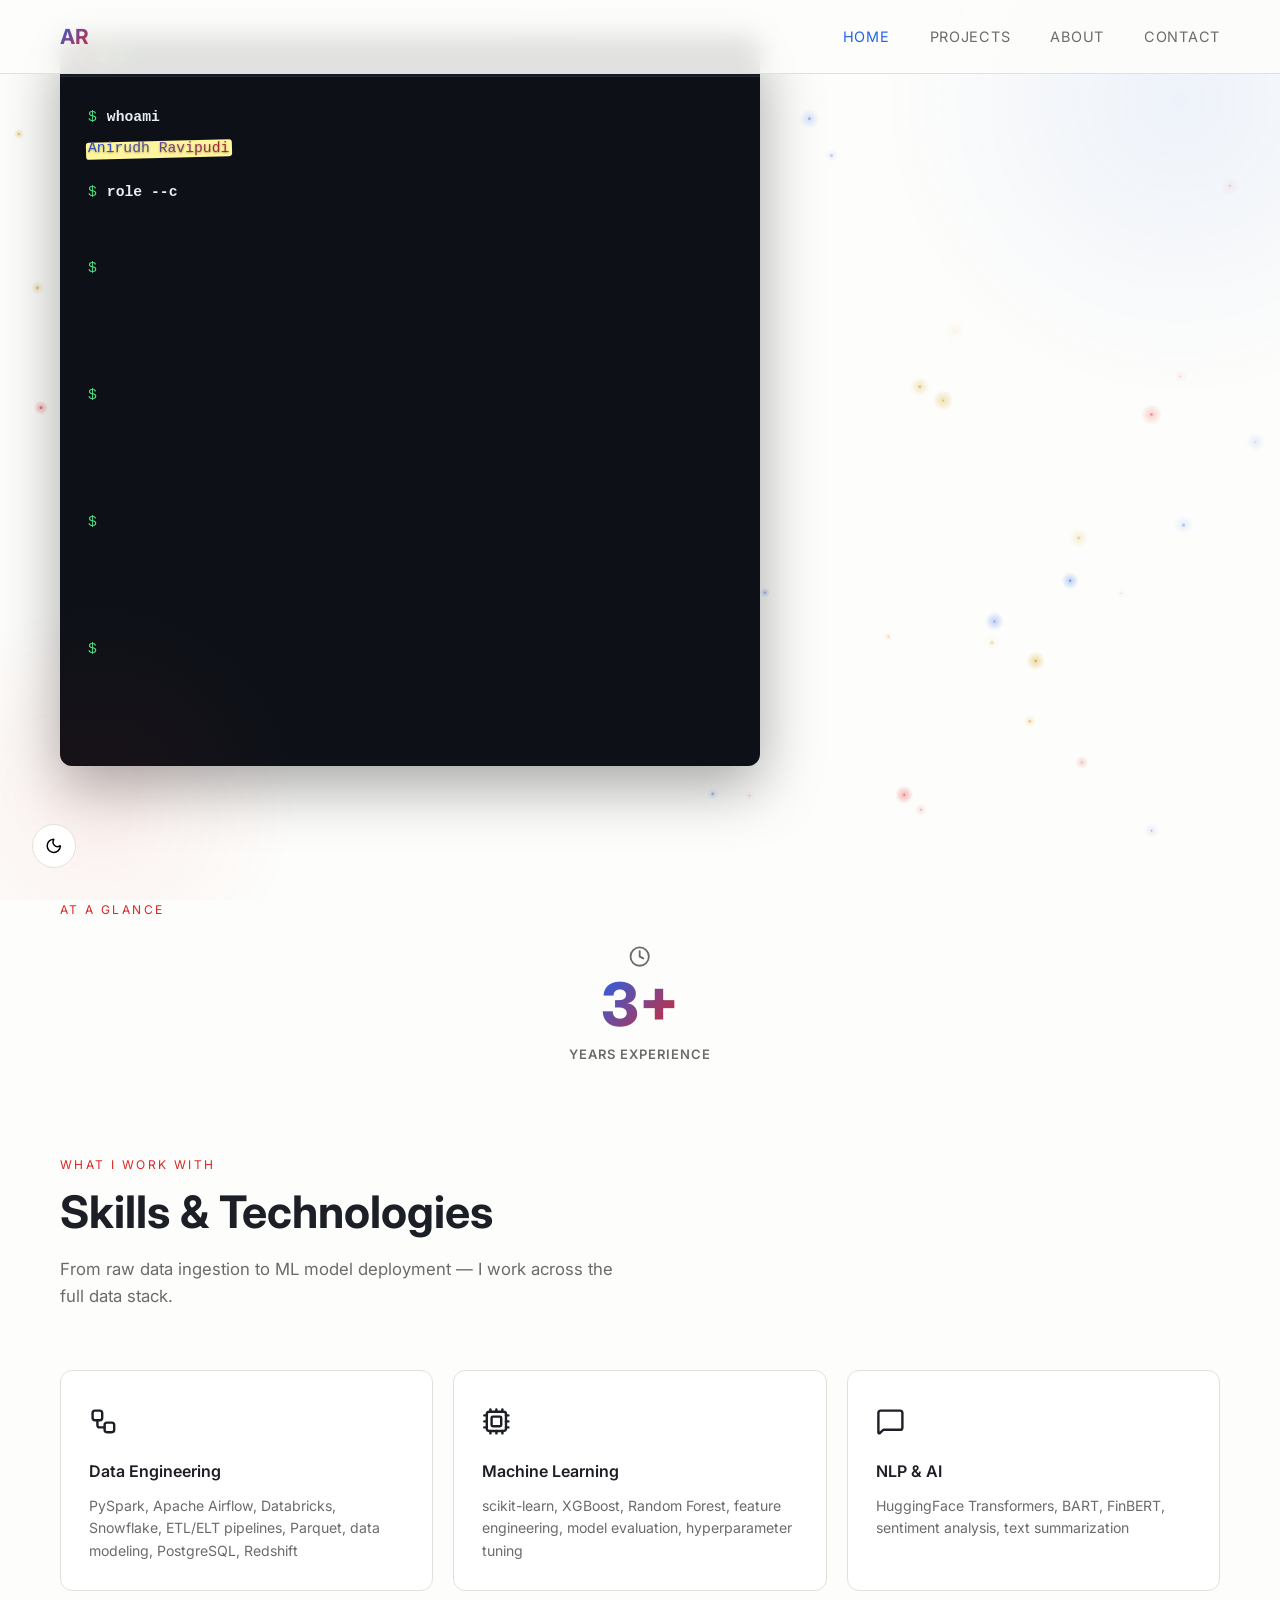
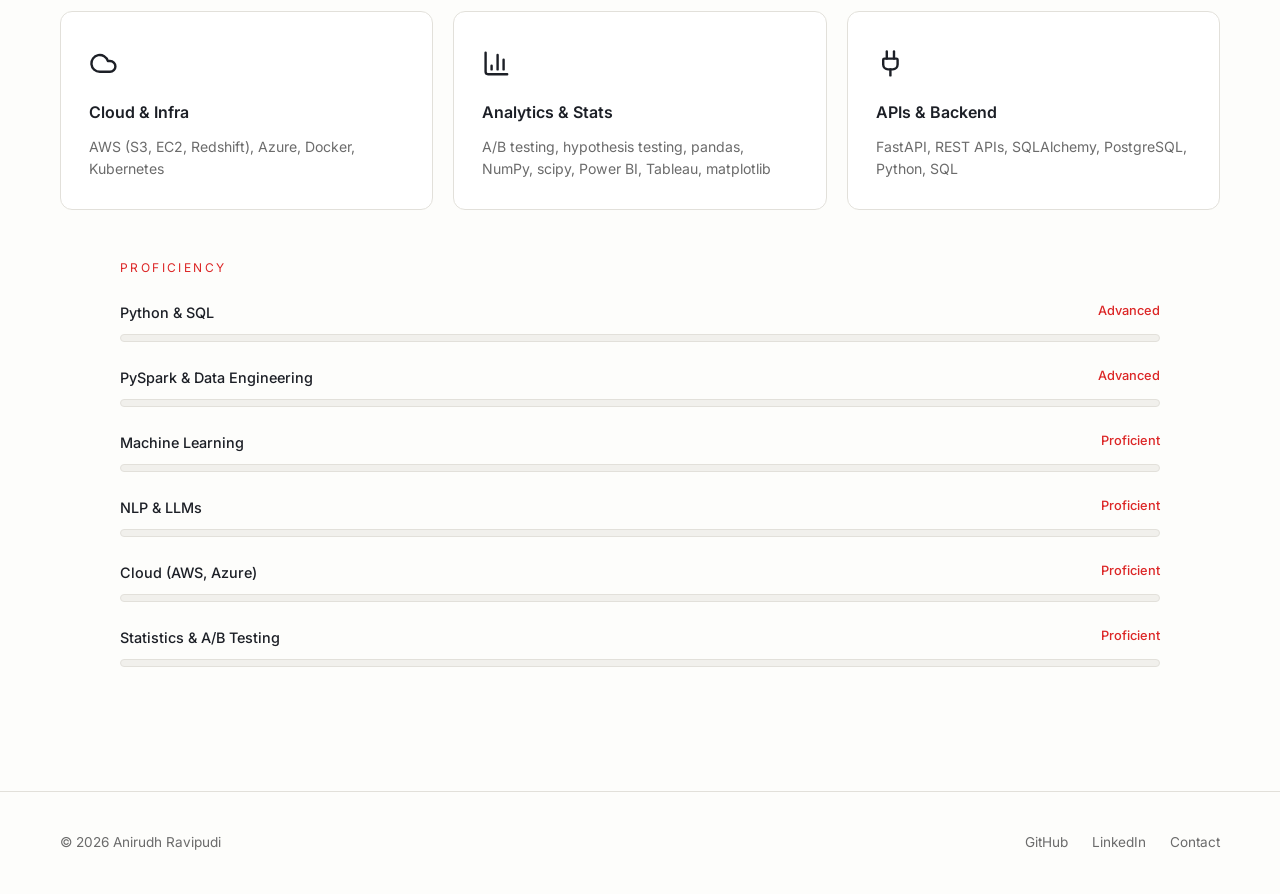
==== commit d97ea860: "Fix stat display (remove lingering pill), fix name highlight to solid sticky-note style" ====
--- a/index.html
+++ b/index.html
@@ -34,7 +34,7 @@
       </div>
       <div class="terminal-body">
         <div class="term-line"><span class="term-prompt">$</span><span class="term-cmd" id="cmd-1"></span></div>
-        <div class="term-output" id="out-1"><span class="gradient-name">Anirudh Ravipudi</span></div>
+        <div class="term-output" id="out-1"><span class="name-highlight"><span class="gradient-name">Anirudh Ravipudi</span></span></div>
 
         <div class="term-line"><span class="term-prompt">$</span><span class="term-cmd" id="cmd-2"></span></div>
         <div class="term-output" id="out-2">Data Engineer — I build systems that turn data into decisions.</div>
@@ -70,20 +70,20 @@
   <section style="padding-top: 0;">
     <div class="section-label" style="margin-bottom: 16px;">At a Glance</div>
     <div class="stats-rotator" aria-live="polite">
-      <div class="stat-badge stat-rotator-item is-active">
+      <div class="stat-rotator-item is-active">
         <svg class="icon" xmlns="http://www.w3.org/2000/svg" viewBox="0 0 24 24" fill="none" stroke="currentColor" stroke-width="2" stroke-linecap="round" stroke-linejoin="round"><circle cx="12" cy="12" r="10" /><polyline points="12 6 12 12 16 14" /></svg>
-        <span class="badge-label">Experience</span>
-        <span class="badge-value">3+ YRS</span>
-      </div>
-      <div class="stat-badge stat-rotator-item">
+        <span class="stat-number">3+</span>
+        <span class="stat-label">Years Experience</span>
+      </div>
+      <div class="stat-rotator-item">
         <svg class="icon" xmlns="http://www.w3.org/2000/svg" viewBox="0 0 24 24" fill="none" stroke="currentColor" stroke-width="2" stroke-linecap="round" stroke-linejoin="round"><path d="M15 22v-4a4.8 4.8 0 0 0-1-3.5c3 0 6-2 6-5.5.08-1.25-.27-2.48-1-3.5.28-1.15.28-2.35 0-3.5 0 0-1 0-3 1.5-2.64-.5-5.36-.5-8 0C6 2 5 2 5 2c-.3 1.15-.3 2.35 0 3.5A5.403 5.403 0 0 0 4 9c0 3.5 3 5.5 6 5.5-.39.49-.68 1.05-.85 1.65-.17.6-.22 1.23-.15 1.85v4" /><path d="M9 18c-4.51 2-5-2-7-2" /></svg>
-        <span class="badge-label">Projects</span>
-        <span class="badge-value">4</span>
-      </div>
-      <div class="stat-badge stat-rotator-item">
+        <span class="stat-number">4</span>
+        <span class="stat-label">GitHub Projects</span>
+      </div>
+      <div class="stat-rotator-item">
         <svg class="icon" xmlns="http://www.w3.org/2000/svg" viewBox="0 0 24 24" fill="none" stroke="currentColor" stroke-width="2" stroke-linecap="round" stroke-linejoin="round"><path d="M4.5 16.5c-1.5 1.26-2 5-2 5s3.74-.5 5-2c.71-.84.7-2.13-.09-2.91a2.18 2.18 0 0 0-2.91-.09z" /><path d="m12 15-3-3a22 22 0 0 1 2-3.95A12.88 12.88 0 0 1 22 2c0 2.72-.78 7.5-6 11a22.35 22.35 0 0 1-4 2z" /><path d="M9 12H4s.55-3.03 2-4c1.62-1.08 5 0 5 0" /><path d="M12 15v5s3.03-.55 4-2c1.08-1.62 0-5 0-5" /></svg>
-        <span class="badge-label">Deployments</span>
-        <span class="badge-value">3</span>
+        <span class="stat-number">3</span>
+        <span class="stat-label">Live Deployments</span>
       </div>
     </div>
 
--- a/css/style.css
+++ b/css/style.css
@@ -126,12 +126,34 @@
 }
 
 /* ── Gradient name (reuses the site's blue-to-red hero gradient) ── */
+.name-highlight {
+  position: relative;
+  z-index: 0;
+  display: inline-block;
+}
+
+.name-highlight::before {
+  content: '';
+  position: absolute;
+  top: 0.32em;
+  bottom: 0.28em;
+  left: -0.15em;
+  right: -0.15em;
+  background: #fff59d;
+  border-radius: 3px;
+  transform: rotate(-1.5deg);
+  z-index: -1;
+}
+
 .gradient-name {
+  position: relative;
+  z-index: 1;
   background: linear-gradient(135deg, var(--accent2) 0%, #7c5ba0 50%, var(--accent1) 100%);
   -webkit-background-clip: text;
   -webkit-text-fill-color: transparent;
   background-clip: text;
   animation: glow-pulse 3s ease-in-out infinite;
+  text-shadow: 0 1px 2px rgba(0, 0, 0, 0.35);
 }
 
 /* ── Blinking cursor ── */
@@ -628,7 +650,7 @@
    untouched since other pages reuse them as a static row) ── */
 .stats-rotator {
   position: relative;
-  height: 80px;
+  height: 140px;
   margin-bottom: 80px;
 }
 
@@ -636,6 +658,10 @@
   position: absolute;
   top: 50%;
   left: 50%;
+  display: flex;
+  flex-direction: column;
+  align-items: center;
+  gap: 6px;
   transform: translate(-50%, calc(-50% + 20px));
   opacity: 0;
   transition: transform 350ms ease, opacity 350ms ease;
@@ -653,45 +679,28 @@
   opacity: 0;
 }
 
-.stat-badge {
-  display: flex;
-  align-items: stretch;
-  border-radius: 999px;
-  overflow: hidden;
-  flex-shrink: 0;
-  background: var(--bg3);
-  box-shadow: 0 1px 2px rgba(0, 0, 0, 0.08);
-}
-
-.stat-badge .icon {
-  align-self: center;
-  color: var(--text-muted);
-  width: 24px;
-  height: 24px;
-  margin: 0 0 0 26px;
-}
-
-.badge-label {
-  display: flex;
-  align-items: center;
-  color: var(--text-muted);
-  font-size: 18px;
+.stat-rotator-item .icon {
+  width: 22px;
+  height: 22px;
+  color: var(--text-muted);
+}
+
+.stat-number {
+  font-size: 60px;
+  font-weight: 800;
+  line-height: 1;
+  background: linear-gradient(135deg, var(--accent2), var(--accent1));
+  -webkit-background-clip: text;
+  -webkit-text-fill-color: transparent;
+  background-clip: text;
+}
+
+.stat-label {
+  font-size: 13px;
   font-weight: 600;
   text-transform: uppercase;
-  letter-spacing: 0.06em;
-  padding: 18px 26px 18px 10px;
-  white-space: nowrap;
-}
-
-.badge-value {
-  display: flex;
-  align-items: center;
-  background: linear-gradient(135deg, var(--accent2), var(--accent1));
-  color: #fff;
-  font-size: 20px;
-  font-weight: 800;
-  padding: 18px 26px;
-  border-left: 1px solid rgba(0, 0, 0, 0.15);
+  letter-spacing: 0.08em;
+  color: var(--text-muted);
   white-space: nowrap;
 }
 
@@ -706,18 +715,13 @@
 
 @media (max-width: 768px) {
   .stats-rotator {
-    height: 64px;
+    height: 110px;
   }
-  .badge-label {
-    font-size: 15px;
-    padding: 11px 14px 11px 6px;
+  .stat-number {
+    font-size: 44px;
   }
-  .badge-value {
-    font-size: 16px;
-    padding: 11px 14px;
-  }
-  .stat-badge .icon {
-    margin-left: 14px;
+  .stat-label {
+    font-size: 11px;
   }
 }
 
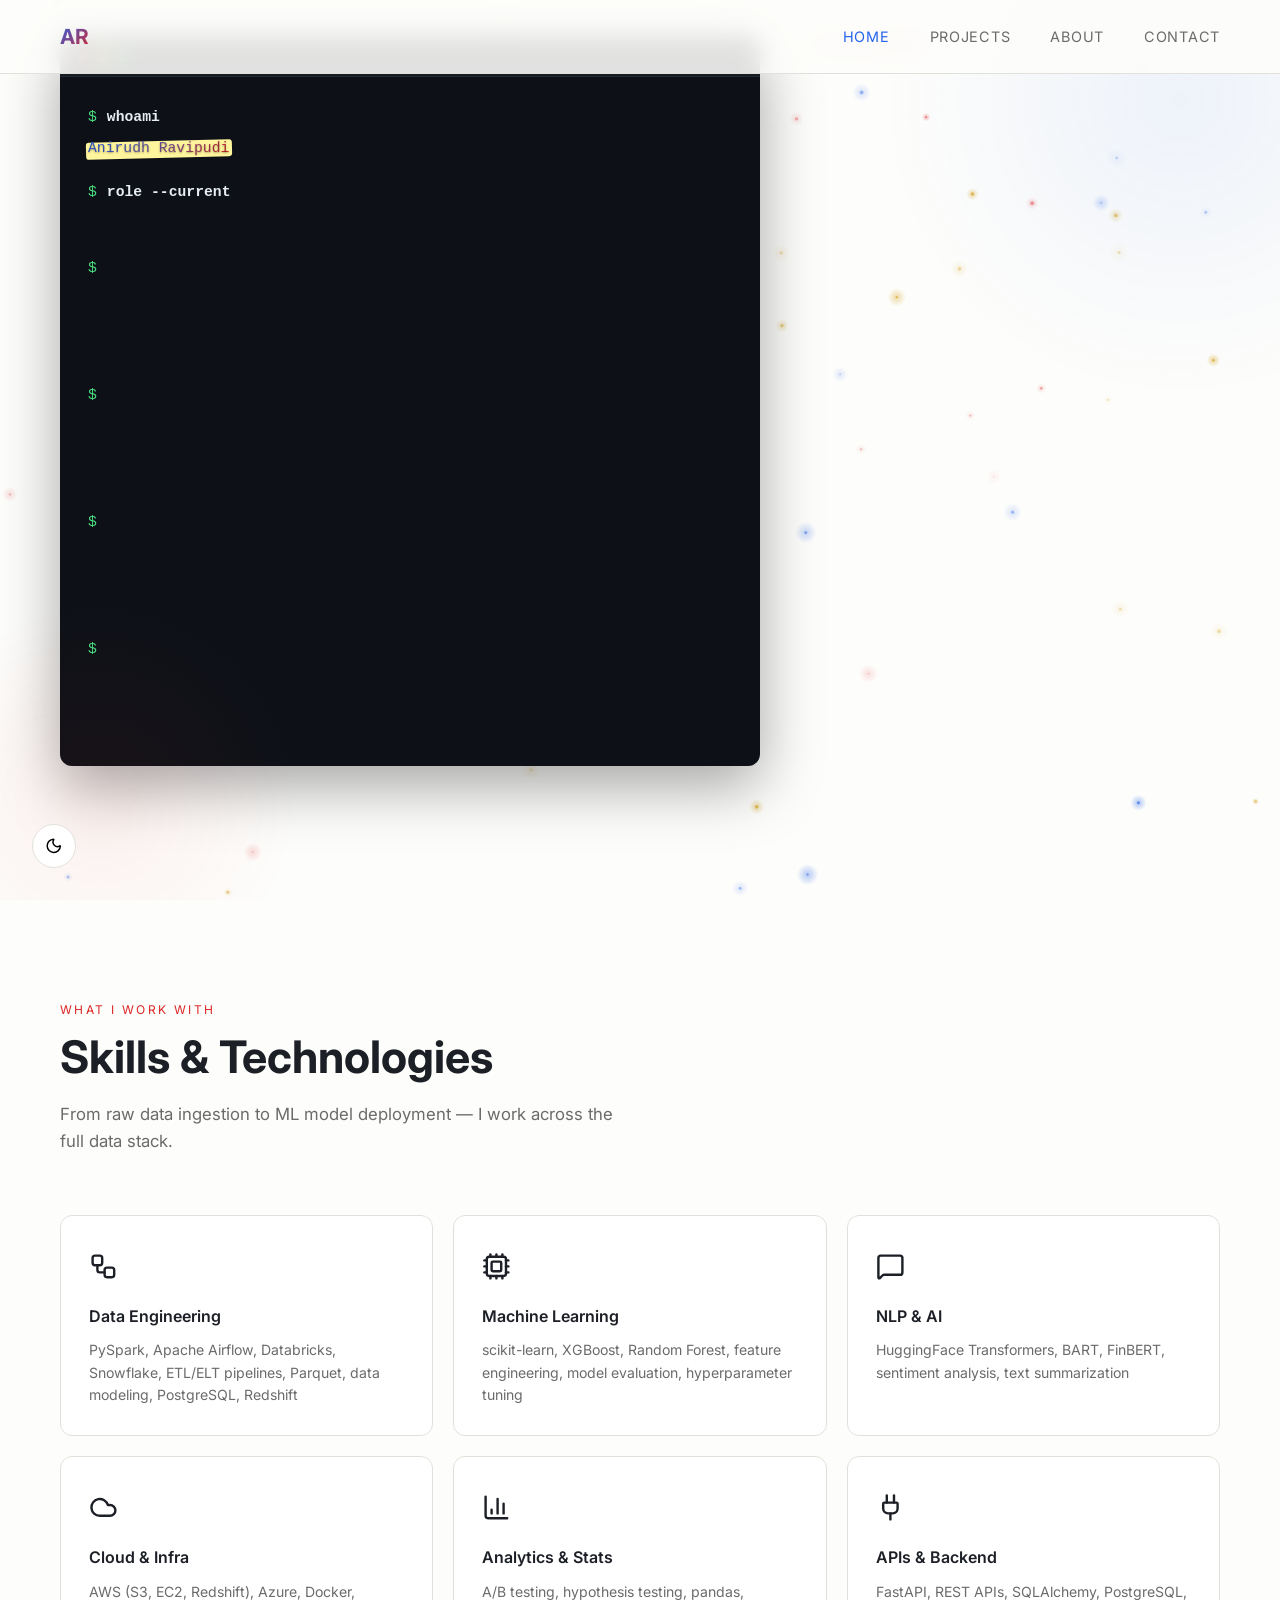
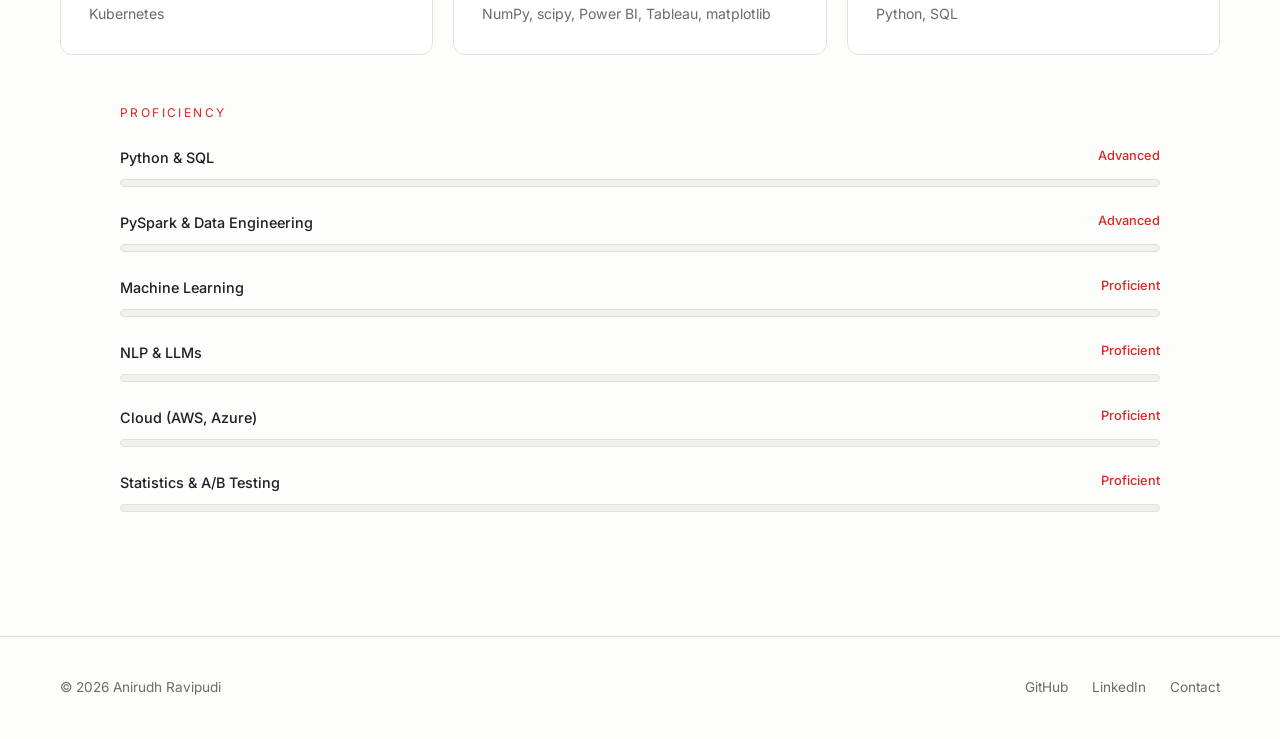
==== commit 77c33c8f: "Reposition At a Glance stat rotator beside hero terminal, increase size" ====
--- a/index.html
+++ b/index.html
@@ -26,68 +26,73 @@
 
   <!-- Hero -->
   <section class="hero">
-    <div class="terminal">
-      <div class="terminal-chrome">
-        <span class="terminal-dot dot-red"></span>
-        <span class="terminal-dot dot-yellow"></span>
-        <span class="terminal-dot dot-green"></span>
-      </div>
-      <div class="terminal-body">
-        <div class="term-line"><span class="term-prompt">$</span><span class="term-cmd" id="cmd-1"></span></div>
-        <div class="term-output" id="out-1"><span class="name-highlight"><span class="gradient-name">Anirudh Ravipudi</span></span></div>
-
-        <div class="term-line"><span class="term-prompt">$</span><span class="term-cmd" id="cmd-2"></span></div>
-        <div class="term-output" id="out-2">Data Engineer — I build systems that turn data into decisions.</div>
-
-        <div class="term-line"><span class="term-prompt">$</span><span class="term-cmd" id="cmd-3"></span></div>
-        <div class="term-output" id="out-3">I build end-to-end data pipelines, machine learning systems, and NLP
+    <div class="hero-content">
+      <div class="hero-left">
+        <div class="terminal">
+          <div class="terminal-chrome">
+            <span class="terminal-dot dot-red"></span>
+            <span class="terminal-dot dot-yellow"></span>
+            <span class="terminal-dot dot-green"></span>
+          </div>
+          <div class="terminal-body">
+            <div class="term-line"><span class="term-prompt">$</span><span class="term-cmd" id="cmd-1"></span></div>
+            <div class="term-output" id="out-1"><span class="name-highlight"><span class="gradient-name">Anirudh Ravipudi</span></span></div>
+
+            <div class="term-line"><span class="term-prompt">$</span><span class="term-cmd" id="cmd-2"></span></div>
+            <div class="term-output" id="out-2">Data Engineer — I build systems that turn data into decisions.</div>
+
+            <div class="term-line"><span class="term-prompt">$</span><span class="term-cmd" id="cmd-3"></span></div>
+            <div class="term-output" id="out-3">I build end-to-end data pipelines, machine learning systems, and NLP
 applications — from ingesting raw data into distributed systems to
 training and deploying models via REST APIs.</div>
 
-        <div class="term-line"><span class="term-prompt">$</span><span class="term-cmd" id="cmd-4"></span></div>
-        <div class="term-output" id="out-4">Currently building production data pipelines for a finance-sector
+            <div class="term-line"><span class="term-prompt">$</span><span class="term-cmd" id="cmd-4"></span></div>
+            <div class="term-output" id="out-4">Currently building production data pipelines for a finance-sector
 client at AI Cloud Solutions — Databricks, Snowflake, dbt, Kafka,
 Airflow, Delta Lake.</div>
 
-        <div class="term-line"><span class="term-prompt">$</span><span class="term-cmd" id="cmd-5"></span></div>
-        <div class="term-output" id="out-5">Looking for my next role as a Data Engineer, Data Analyst, or AI/ML
+            <div class="term-line"><span class="term-prompt">$</span><span class="term-cmd" id="cmd-5"></span></div>
+            <div class="term-output" id="out-5">Looking for my next role as a Data Engineer, Data Analyst, or AI/ML
 Engineer — full-stack data experience, focused on building things
 that run in production, not just notebooks.</div>
 
-        <div class="term-line"><span class="term-prompt">$</span><span class="term-cmd" id="cmd-6"></span></div>
-        <div class="term-output success" id="out-6">✓ Available for full-time roles</div>
-
-        <div class="term-line" id="term-final-line"><span class="term-prompt">$</span><span class="cursor" id="term-cursor">▋</span></div>
-      </div>
-    </div>
-    <div class="hero-btns" id="hero-btns" style="opacity:0;">
-      <a href="projects.html" class="btn-primary">View My Projects</a>
-      <a href="https://github.com/anirudhcancode" target="_blank" class="btn-secondary">GitHub Profile</a>
+            <div class="term-line"><span class="term-prompt">$</span><span class="term-cmd" id="cmd-6"></span></div>
+            <div class="term-output success" id="out-6">✓ Available for full-time roles</div>
+
+            <div class="term-line" id="term-final-line"><span class="term-prompt">$</span><span class="cursor" id="term-cursor">▋</span></div>
+          </div>
+        </div>
+        <div class="hero-btns" id="hero-btns" style="opacity:0;">
+          <a href="projects.html" class="btn-primary">View My Projects</a>
+          <a href="https://github.com/anirudhcancode" target="_blank" class="btn-secondary">GitHub Profile</a>
+        </div>
+      </div>
+
+      <div class="hero-right">
+        <div class="section-label" style="margin-bottom: 16px;">At a Glance</div>
+        <div class="stats-rotator" aria-live="polite">
+          <div class="stat-rotator-item is-active">
+            <svg class="icon" xmlns="http://www.w3.org/2000/svg" viewBox="0 0 24 24" fill="none" stroke="currentColor" stroke-width="2" stroke-linecap="round" stroke-linejoin="round"><circle cx="12" cy="12" r="10" /><polyline points="12 6 12 12 16 14" /></svg>
+            <span class="stat-number">3+</span>
+            <span class="stat-rotator-label">Years Experience</span>
+          </div>
+          <div class="stat-rotator-item">
+            <svg class="icon" xmlns="http://www.w3.org/2000/svg" viewBox="0 0 24 24" fill="none" stroke="currentColor" stroke-width="2" stroke-linecap="round" stroke-linejoin="round"><path d="M15 22v-4a4.8 4.8 0 0 0-1-3.5c3 0 6-2 6-5.5.08-1.25-.27-2.48-1-3.5.28-1.15.28-2.35 0-3.5 0 0-1 0-3 1.5-2.64-.5-5.36-.5-8 0C6 2 5 2 5 2c-.3 1.15-.3 2.35 0 3.5A5.403 5.403 0 0 0 4 9c0 3.5 3 5.5 6 5.5-.39.49-.68 1.05-.85 1.65-.17.6-.22 1.23-.15 1.85v4" /><path d="M9 18c-4.51 2-5-2-7-2" /></svg>
+            <span class="stat-number">4</span>
+            <span class="stat-rotator-label">GitHub Projects</span>
+          </div>
+          <div class="stat-rotator-item">
+            <svg class="icon" xmlns="http://www.w3.org/2000/svg" viewBox="0 0 24 24" fill="none" stroke="currentColor" stroke-width="2" stroke-linecap="round" stroke-linejoin="round"><path d="M4.5 16.5c-1.5 1.26-2 5-2 5s3.74-.5 5-2c.71-.84.7-2.13-.09-2.91a2.18 2.18 0 0 0-2.91-.09z" /><path d="m12 15-3-3a22 22 0 0 1 2-3.95A12.88 12.88 0 0 1 22 2c0 2.72-.78 7.5-6 11a22.35 22.35 0 0 1-4 2z" /><path d="M9 12H4s.55-3.03 2-4c1.62-1.08 5 0 5 0" /><path d="M12 15v5s3.03-.55 4-2c1.08-1.62 0-5 0-5" /></svg>
+            <span class="stat-number">3</span>
+            <span class="stat-rotator-label">Live Deployments</span>
+          </div>
+        </div>
+      </div>
     </div>
   </section>
 
-  <!-- Stats -->
-  <section style="padding-top: 0;">
-    <div class="section-label" style="margin-bottom: 16px;">At a Glance</div>
-    <div class="stats-rotator" aria-live="polite">
-      <div class="stat-rotator-item is-active">
-        <svg class="icon" xmlns="http://www.w3.org/2000/svg" viewBox="0 0 24 24" fill="none" stroke="currentColor" stroke-width="2" stroke-linecap="round" stroke-linejoin="round"><circle cx="12" cy="12" r="10" /><polyline points="12 6 12 12 16 14" /></svg>
-        <span class="stat-number">3+</span>
-        <span class="stat-label">Years Experience</span>
-      </div>
-      <div class="stat-rotator-item">
-        <svg class="icon" xmlns="http://www.w3.org/2000/svg" viewBox="0 0 24 24" fill="none" stroke="currentColor" stroke-width="2" stroke-linecap="round" stroke-linejoin="round"><path d="M15 22v-4a4.8 4.8 0 0 0-1-3.5c3 0 6-2 6-5.5.08-1.25-.27-2.48-1-3.5.28-1.15.28-2.35 0-3.5 0 0-1 0-3 1.5-2.64-.5-5.36-.5-8 0C6 2 5 2 5 2c-.3 1.15-.3 2.35 0 3.5A5.403 5.403 0 0 0 4 9c0 3.5 3 5.5 6 5.5-.39.49-.68 1.05-.85 1.65-.17.6-.22 1.23-.15 1.85v4" /><path d="M9 18c-4.51 2-5-2-7-2" /></svg>
-        <span class="stat-number">4</span>
-        <span class="stat-label">GitHub Projects</span>
-      </div>
-      <div class="stat-rotator-item">
-        <svg class="icon" xmlns="http://www.w3.org/2000/svg" viewBox="0 0 24 24" fill="none" stroke="currentColor" stroke-width="2" stroke-linecap="round" stroke-linejoin="round"><path d="M4.5 16.5c-1.5 1.26-2 5-2 5s3.74-.5 5-2c.71-.84.7-2.13-.09-2.91a2.18 2.18 0 0 0-2.91-.09z" /><path d="m12 15-3-3a22 22 0 0 1 2-3.95A12.88 12.88 0 0 1 22 2c0 2.72-.78 7.5-6 11a22.35 22.35 0 0 1-4 2z" /><path d="M9 12H4s.55-3.03 2-4c1.62-1.08 5 0 5 0" /><path d="M12 15v5s3.03-.55 4-2c1.08-1.62 0-5 0-5" /></svg>
-        <span class="stat-number">3</span>
-        <span class="stat-label">Live Deployments</span>
-      </div>
-    </div>
-
-    <!-- Skills -->
+  <!-- Skills -->
+  <section>
     <div class="section-label">What I Work With</div>
     <h2 class="section-title">Skills & Technologies</h2>
     <p class="section-sub">
--- a/css/style.css
+++ b/css/style.css
@@ -101,6 +101,40 @@
   padding: 0 60px;
   position: relative;
   overflow: hidden;
+}
+
+.hero-content {
+  display: flex;
+  align-items: flex-start;
+  gap: 60px;
+  width: 100%;
+}
+
+.hero-left {
+  display: flex;
+  flex-direction: column;
+  align-items: flex-start;
+  flex: 0 1 700px;
+  min-width: 0;
+}
+
+.hero-right {
+  flex: 1;
+  min-width: 0;
+}
+
+@media (max-width: 1024px) {
+  .hero-content {
+    flex-direction: column;
+  }
+  .hero-left {
+    flex: 1 1 auto;
+    width: 100%;
+  }
+  .hero-right {
+    width: 100%;
+    margin-top: 48px;
+  }
 }
 
 .hero::before {
@@ -650,8 +684,8 @@
    untouched since other pages reuse them as a static row) ── */
 .stats-rotator {
   position: relative;
-  height: 140px;
-  margin-bottom: 80px;
+  height: 170px;
+  margin-bottom: 0;
 }
 
 .stat-rotator-item {
@@ -661,7 +695,7 @@
   display: flex;
   flex-direction: column;
   align-items: center;
-  gap: 6px;
+  gap: 8px;
   transform: translate(-50%, calc(-50% + 20px));
   opacity: 0;
   transition: transform 350ms ease, opacity 350ms ease;
@@ -680,13 +714,13 @@
 }
 
 .stat-rotator-item .icon {
-  width: 22px;
-  height: 22px;
+  width: 26px;
+  height: 26px;
   color: var(--text-muted);
 }
 
 .stat-number {
-  font-size: 60px;
+  font-size: 76px;
   font-weight: 800;
   line-height: 1;
   background: linear-gradient(135deg, var(--accent2), var(--accent1));
@@ -695,8 +729,8 @@
   background-clip: text;
 }
 
-.stat-label {
-  font-size: 13px;
+.stat-rotator-label {
+  font-size: 15px;
   font-weight: 600;
   text-transform: uppercase;
   letter-spacing: 0.08em;
@@ -713,6 +747,12 @@
   }
 }
 
+@media (max-width: 1024px) {
+  .stats-rotator {
+    margin-bottom: 80px;
+  }
+}
+
 @media (max-width: 768px) {
   .stats-rotator {
     height: 110px;
@@ -720,8 +760,12 @@
   .stat-number {
     font-size: 44px;
   }
-  .stat-label {
+  .stat-rotator-label {
     font-size: 11px;
+  }
+  .stat-rotator-item .icon {
+    width: 20px;
+    height: 20px;
   }
 }
 
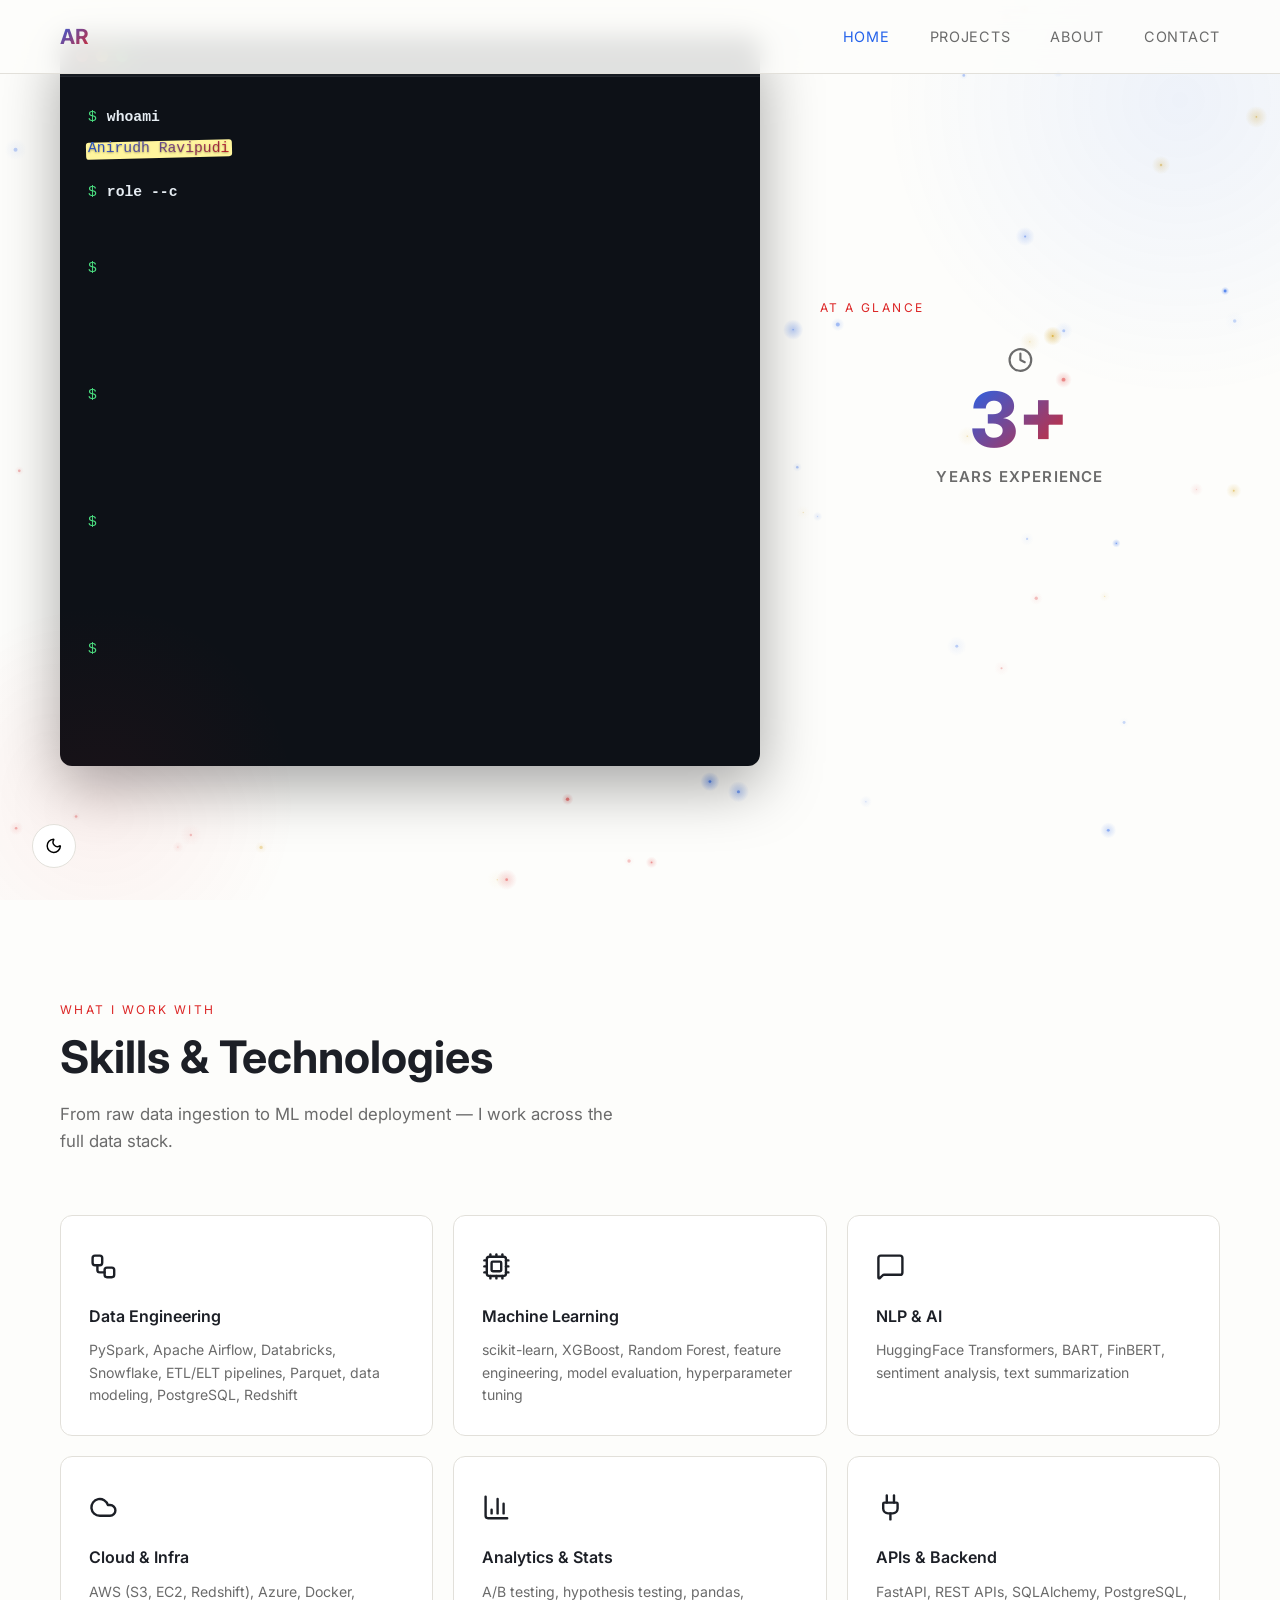
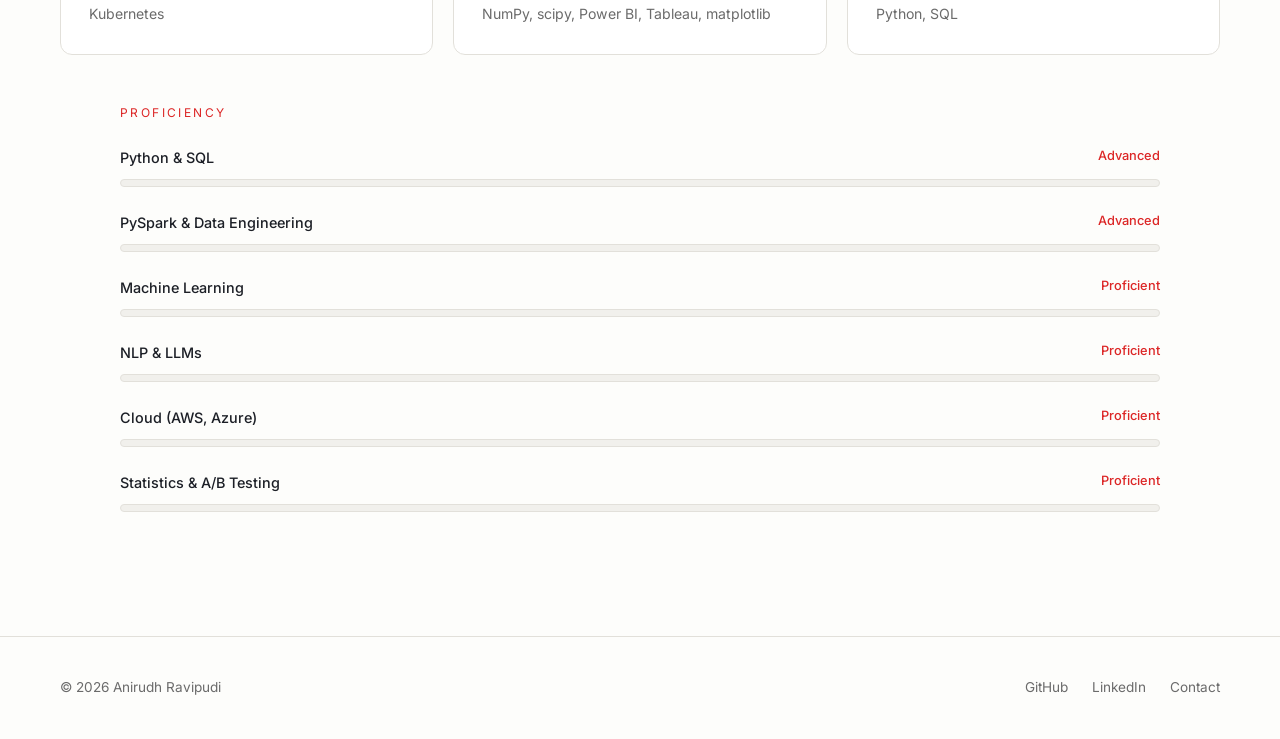
==== commit 226cee13: "Center stat rotator vertically beside terminal, fix font size not applying" ====
--- a/index.html
+++ b/index.html
@@ -27,44 +27,38 @@
   <!-- Hero -->
   <section class="hero">
     <div class="hero-content">
-      <div class="hero-left">
-        <div class="terminal">
-          <div class="terminal-chrome">
-            <span class="terminal-dot dot-red"></span>
-            <span class="terminal-dot dot-yellow"></span>
-            <span class="terminal-dot dot-green"></span>
-          </div>
-          <div class="terminal-body">
-            <div class="term-line"><span class="term-prompt">$</span><span class="term-cmd" id="cmd-1"></span></div>
-            <div class="term-output" id="out-1"><span class="name-highlight"><span class="gradient-name">Anirudh Ravipudi</span></span></div>
-
-            <div class="term-line"><span class="term-prompt">$</span><span class="term-cmd" id="cmd-2"></span></div>
-            <div class="term-output" id="out-2">Data Engineer — I build systems that turn data into decisions.</div>
-
-            <div class="term-line"><span class="term-prompt">$</span><span class="term-cmd" id="cmd-3"></span></div>
-            <div class="term-output" id="out-3">I build end-to-end data pipelines, machine learning systems, and NLP
+      <div class="terminal">
+        <div class="terminal-chrome">
+          <span class="terminal-dot dot-red"></span>
+          <span class="terminal-dot dot-yellow"></span>
+          <span class="terminal-dot dot-green"></span>
+        </div>
+        <div class="terminal-body">
+          <div class="term-line"><span class="term-prompt">$</span><span class="term-cmd" id="cmd-1"></span></div>
+          <div class="term-output" id="out-1"><span class="name-highlight"><span class="gradient-name">Anirudh Ravipudi</span></span></div>
+
+          <div class="term-line"><span class="term-prompt">$</span><span class="term-cmd" id="cmd-2"></span></div>
+          <div class="term-output" id="out-2">Data Engineer — I build systems that turn data into decisions.</div>
+
+          <div class="term-line"><span class="term-prompt">$</span><span class="term-cmd" id="cmd-3"></span></div>
+          <div class="term-output" id="out-3">I build end-to-end data pipelines, machine learning systems, and NLP
 applications — from ingesting raw data into distributed systems to
 training and deploying models via REST APIs.</div>
 
-            <div class="term-line"><span class="term-prompt">$</span><span class="term-cmd" id="cmd-4"></span></div>
-            <div class="term-output" id="out-4">Currently building production data pipelines for a finance-sector
+          <div class="term-line"><span class="term-prompt">$</span><span class="term-cmd" id="cmd-4"></span></div>
+          <div class="term-output" id="out-4">Currently building production data pipelines for a finance-sector
 client at AI Cloud Solutions — Databricks, Snowflake, dbt, Kafka,
 Airflow, Delta Lake.</div>
 
-            <div class="term-line"><span class="term-prompt">$</span><span class="term-cmd" id="cmd-5"></span></div>
-            <div class="term-output" id="out-5">Looking for my next role as a Data Engineer, Data Analyst, or AI/ML
+          <div class="term-line"><span class="term-prompt">$</span><span class="term-cmd" id="cmd-5"></span></div>
+          <div class="term-output" id="out-5">Looking for my next role as a Data Engineer, Data Analyst, or AI/ML
 Engineer — full-stack data experience, focused on building things
 that run in production, not just notebooks.</div>
 
-            <div class="term-line"><span class="term-prompt">$</span><span class="term-cmd" id="cmd-6"></span></div>
-            <div class="term-output success" id="out-6">✓ Available for full-time roles</div>
-
-            <div class="term-line" id="term-final-line"><span class="term-prompt">$</span><span class="cursor" id="term-cursor">▋</span></div>
-          </div>
-        </div>
-        <div class="hero-btns" id="hero-btns" style="opacity:0;">
-          <a href="projects.html" class="btn-primary">View My Projects</a>
-          <a href="https://github.com/anirudhcancode" target="_blank" class="btn-secondary">GitHub Profile</a>
+          <div class="term-line"><span class="term-prompt">$</span><span class="term-cmd" id="cmd-6"></span></div>
+          <div class="term-output success" id="out-6">✓ Available for full-time roles</div>
+
+          <div class="term-line" id="term-final-line"><span class="term-prompt">$</span><span class="cursor" id="term-cursor">▋</span></div>
         </div>
       </div>
 
@@ -89,6 +83,11 @@
         </div>
       </div>
     </div>
+
+    <div class="hero-btns" id="hero-btns" style="opacity:0;">
+      <a href="projects.html" class="btn-primary">View My Projects</a>
+      <a href="https://github.com/anirudhcancode" target="_blank" class="btn-secondary">GitHub Profile</a>
+    </div>
   </section>
 
   <!-- Skills -->
--- a/css/style.css
+++ b/css/style.css
@@ -105,17 +105,16 @@
 
 .hero-content {
   display: flex;
-  align-items: flex-start;
+  align-items: center;
   gap: 60px;
   width: 100%;
-}
-
-.hero-left {
-  display: flex;
-  flex-direction: column;
-  align-items: flex-start;
+  margin-bottom: 44px;
+}
+
+.hero-content .terminal {
   flex: 0 1 700px;
   min-width: 0;
+  margin-bottom: 0;
 }
 
 .hero-right {
@@ -126,14 +125,13 @@
 @media (max-width: 1024px) {
   .hero-content {
     flex-direction: column;
-  }
-  .hero-left {
-    flex: 1 1 auto;
+    align-items: flex-start;
+  }
+  .hero-content .terminal {
     width: 100%;
   }
   .hero-right {
     width: 100%;
-    margin-top: 48px;
   }
 }
 
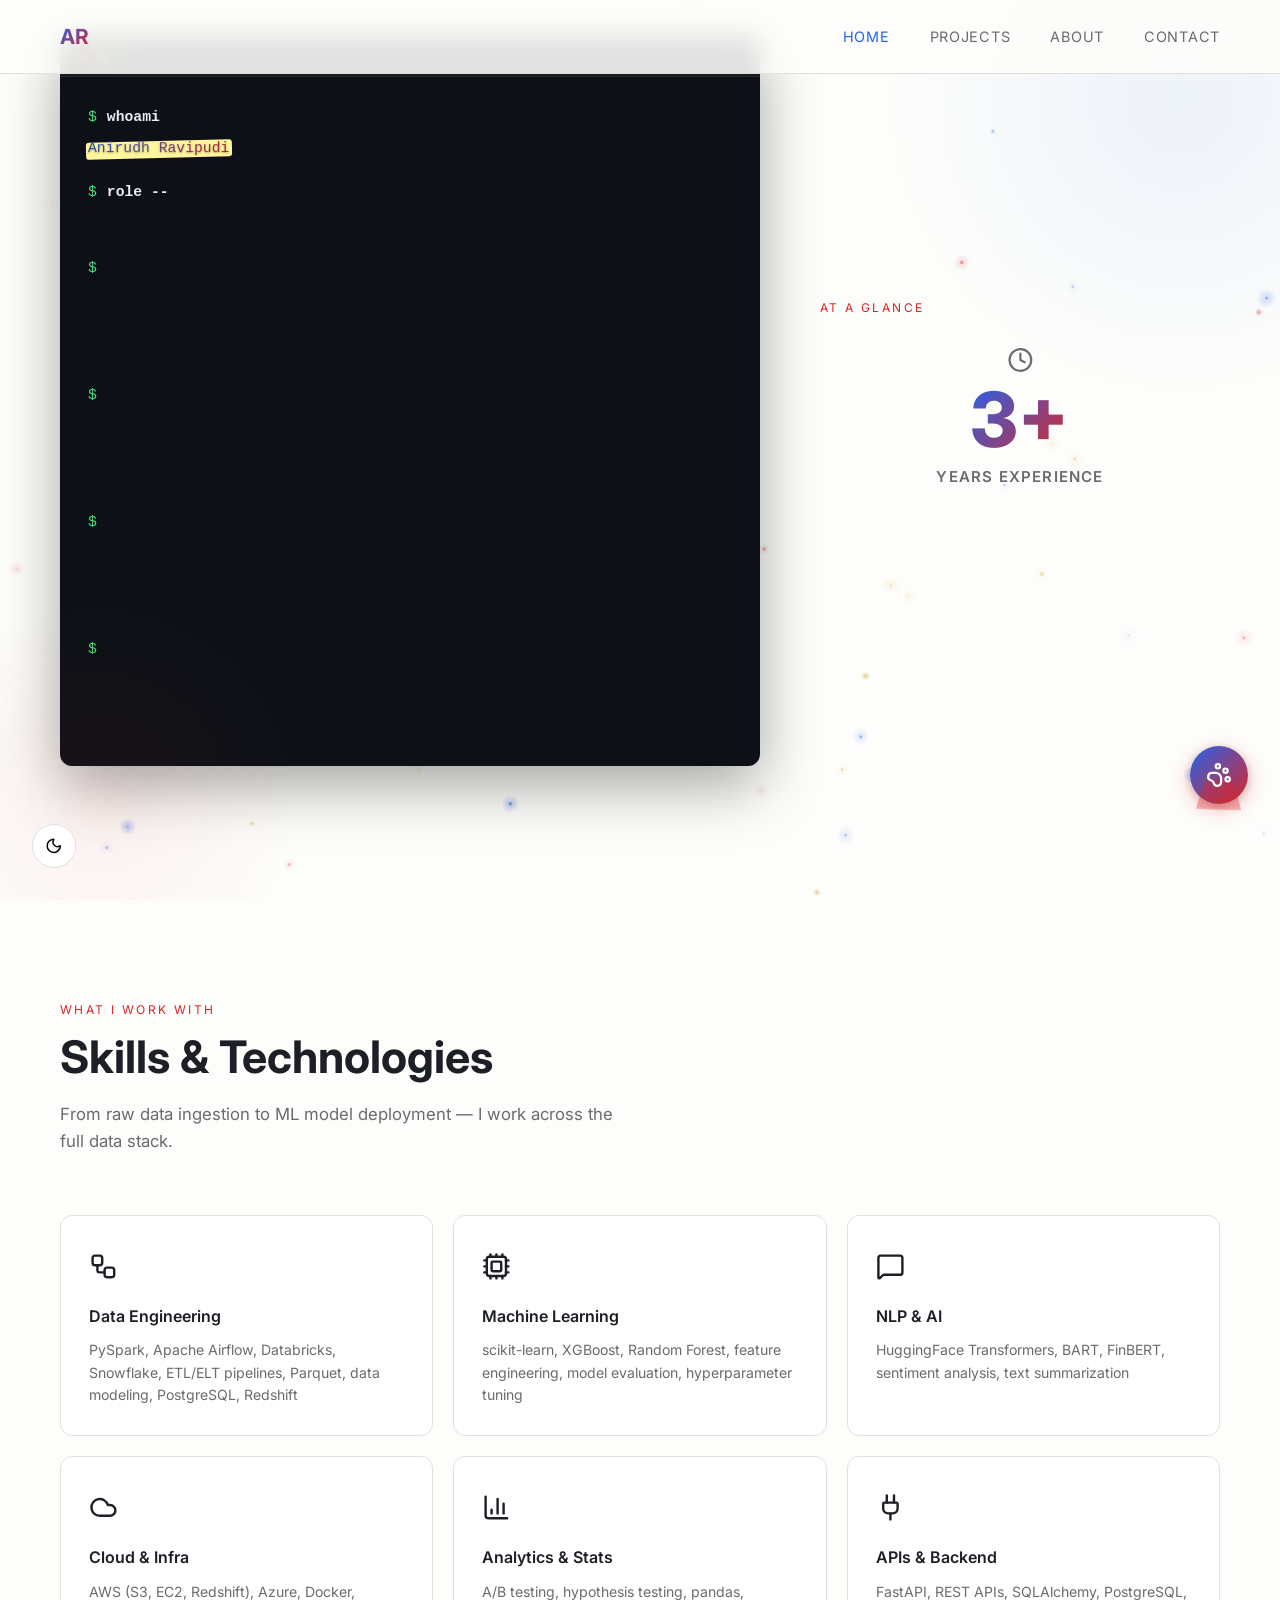
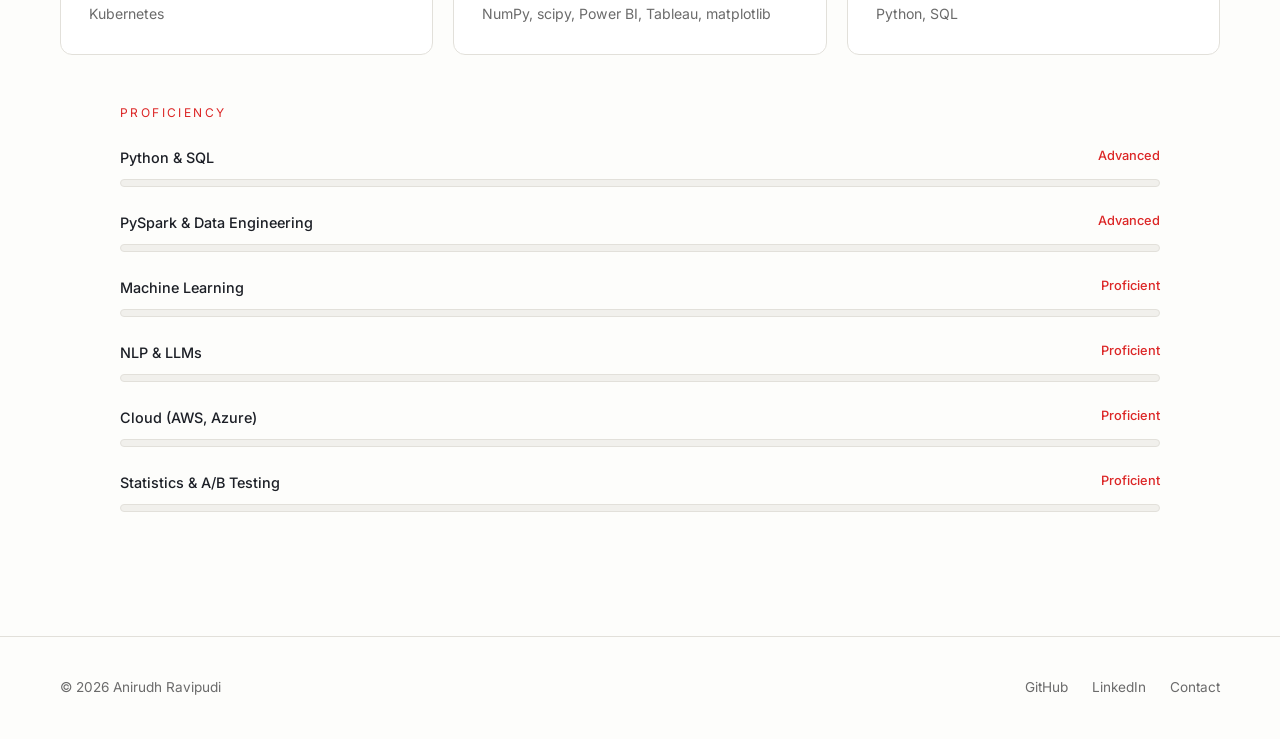
==== commit fde49e56: "Add Krypto: site-wide Q&A chatbot widget Floating paw-print launcher (bottom-right, every page) open" ====
--- a/index.html
+++ b/index.html
@@ -202,5 +202,6 @@
   </footer>
 
   <script src="js/main.js"></script>
+  <script src="js/chatbot.js"></script>
 </body>
 </html>
--- a/css/style.css
+++ b/css/style.css
@@ -1088,4 +1088,291 @@
   border-radius: 100px;
   background: linear-gradient(135deg, var(--accent2), var(--accent1));
   transition: width 1.2s ease;
+}
+
+/* ── Krypto chatbot widget (site-wide, self-injected via js/chatbot.js) ── */
+.krypto-launcher {
+  position: fixed;
+  bottom: 96px;
+  right: 32px;
+  width: 58px;
+  height: 58px;
+  border-radius: 50%;
+  background: linear-gradient(135deg, var(--accent2), var(--accent1));
+  border: none;
+  display: flex;
+  align-items: center;
+  justify-content: center;
+  cursor: pointer;
+  z-index: 300;
+  box-shadow: 0 6px 20px rgba(220, 38, 38, 0.28), 0 2px 8px rgba(0, 0, 0, 0.2);
+  transition: transform 0.2s, box-shadow 0.2s;
+}
+
+.krypto-launcher::before {
+  content: '';
+  position: absolute;
+  top: 58%;
+  left: 50%;
+  width: 46px;
+  height: 30px;
+  background: var(--accent1);
+  opacity: 0.35;
+  clip-path: polygon(20% 0%, 80% 0%, 100% 100%, 0% 100%);
+  transform: translate(-50%, 0) rotate(2deg);
+  z-index: -1;
+  filter: blur(1px);
+}
+
+.krypto-launcher:hover {
+  transform: scale(1.08);
+  box-shadow: 0 8px 26px rgba(220, 38, 38, 0.38), 0 2px 8px rgba(0, 0, 0, 0.25);
+}
+
+.krypto-launcher .icon {
+  width: 26px;
+  height: 26px;
+  color: #fff;
+}
+
+.krypto-launcher-badge {
+  position: absolute;
+  top: -2px;
+  right: -2px;
+  width: 16px;
+  height: 16px;
+  border-radius: 50%;
+  background: var(--accent3);
+  border: 2px solid var(--bg);
+}
+
+.krypto-panel {
+  position: fixed;
+  bottom: 168px;
+  right: 32px;
+  width: 360px;
+  max-width: calc(100vw - 32px);
+  height: 480px;
+  max-height: calc(100vh - 200px);
+  background: var(--card);
+  border: 1px solid var(--border);
+  border-radius: 16px;
+  box-shadow: 0 20px 60px rgba(0, 0, 0, 0.25);
+  display: flex;
+  flex-direction: column;
+  overflow: hidden;
+  z-index: 300;
+  opacity: 0;
+  transform: translateY(16px) scale(0.98);
+  pointer-events: none;
+  transition: opacity 0.2s ease, transform 0.2s ease;
+}
+
+.krypto-panel.is-open {
+  opacity: 1;
+  transform: translateY(0) scale(1);
+  pointer-events: auto;
+}
+
+.krypto-panel-header {
+  display: flex;
+  align-items: center;
+  gap: 10px;
+  padding: 14px 16px;
+  background: linear-gradient(135deg, var(--accent2), var(--accent1));
+  flex-shrink: 0;
+}
+
+.krypto-panel-header .icon {
+  width: 20px;
+  height: 20px;
+  color: #fff;
+  flex-shrink: 0;
+}
+
+.krypto-panel-header-text {
+  flex: 1;
+  min-width: 0;
+}
+
+.krypto-panel-title {
+  color: #fff;
+  font-weight: 700;
+  font-size: 0.95rem;
+  line-height: 1.2;
+}
+
+.krypto-panel-subtitle {
+  color: rgba(255, 255, 255, 0.85);
+  font-size: 0.72rem;
+}
+
+.krypto-panel-close {
+  background: none;
+  border: none;
+  color: #fff;
+  cursor: pointer;
+  width: 26px;
+  height: 26px;
+  display: flex;
+  align-items: center;
+  justify-content: center;
+  border-radius: 50%;
+  flex-shrink: 0;
+  opacity: 0.85;
+  transition: opacity 0.15s, background 0.15s;
+}
+
+.krypto-panel-close:hover {
+  opacity: 1;
+  background: rgba(255, 255, 255, 0.15);
+}
+
+.krypto-panel-close .icon {
+  width: 16px;
+  height: 16px;
+  color: #fff;
+}
+
+.krypto-messages {
+  flex: 1;
+  overflow-y: auto;
+  padding: 16px;
+  display: flex;
+  flex-direction: column;
+  gap: 12px;
+}
+
+.krypto-msg {
+  max-width: 85%;
+  padding: 9px 13px;
+  border-radius: 14px;
+  font-size: 0.86rem;
+  line-height: 1.45;
+  white-space: pre-wrap;
+  word-break: break-word;
+}
+
+.krypto-msg-bot {
+  align-self: flex-start;
+  background: var(--bg3);
+  color: var(--text);
+  border-bottom-left-radius: 4px;
+}
+
+.krypto-msg-user {
+  align-self: flex-end;
+  background: linear-gradient(135deg, var(--accent2), var(--accent1));
+  color: #fff;
+  border-bottom-right-radius: 4px;
+}
+
+.krypto-msg-error {
+  align-self: flex-start;
+  background: var(--bg3);
+  color: var(--accent1);
+  border-bottom-left-radius: 4px;
+}
+
+.krypto-typing {
+  align-self: flex-start;
+  display: flex;
+  gap: 4px;
+  padding: 11px 14px;
+  border-radius: 14px;
+  border-bottom-left-radius: 4px;
+  background: var(--bg3);
+}
+
+.krypto-typing span {
+  width: 6px;
+  height: 6px;
+  border-radius: 50%;
+  background: var(--text-muted);
+  animation: krypto-bounce 1.2s ease-in-out infinite;
+}
+
+.krypto-typing span:nth-child(2) { animation-delay: 0.15s; }
+.krypto-typing span:nth-child(3) { animation-delay: 0.3s; }
+
+@keyframes krypto-bounce {
+  0%, 60%, 100% { transform: translateY(0); opacity: 0.5; }
+  30% { transform: translateY(-4px); opacity: 1; }
+}
+
+.krypto-input-row {
+  display: flex;
+  align-items: center;
+  gap: 8px;
+  padding: 12px;
+  border-top: 1px solid var(--border);
+  flex-shrink: 0;
+}
+
+.krypto-input {
+  flex: 1;
+  min-width: 0;
+  background: var(--bg3);
+  border: 1px solid var(--border);
+  border-radius: 20px;
+  padding: 9px 14px;
+  font-family: inherit;
+  font-size: 0.86rem;
+  color: var(--text);
+  outline: none;
+  transition: border-color 0.15s;
+}
+
+.krypto-input:focus {
+  border-color: var(--accent2);
+}
+
+.krypto-input::placeholder {
+  color: var(--text-muted);
+}
+
+.krypto-send {
+  flex-shrink: 0;
+  width: 36px;
+  height: 36px;
+  border-radius: 50%;
+  border: none;
+  background: linear-gradient(135deg, var(--accent2), var(--accent1));
+  color: #fff;
+  cursor: pointer;
+  display: flex;
+  align-items: center;
+  justify-content: center;
+  transition: opacity 0.15s, transform 0.15s;
+}
+
+.krypto-send:hover {
+  transform: scale(1.06);
+}
+
+.krypto-send:disabled {
+  opacity: 0.5;
+  cursor: default;
+  transform: none;
+}
+
+.krypto-send .icon {
+  width: 16px;
+  height: 16px;
+  color: #fff;
+}
+
+@media (max-width: 480px) {
+  .krypto-launcher {
+    bottom: 88px;
+    right: 20px;
+    width: 52px;
+    height: 52px;
+  }
+  .krypto-panel {
+    bottom: 152px;
+    right: 16px;
+    width: calc(100vw - 32px);
+    height: min(480px, calc(100vh - 180px));
+  }
 }
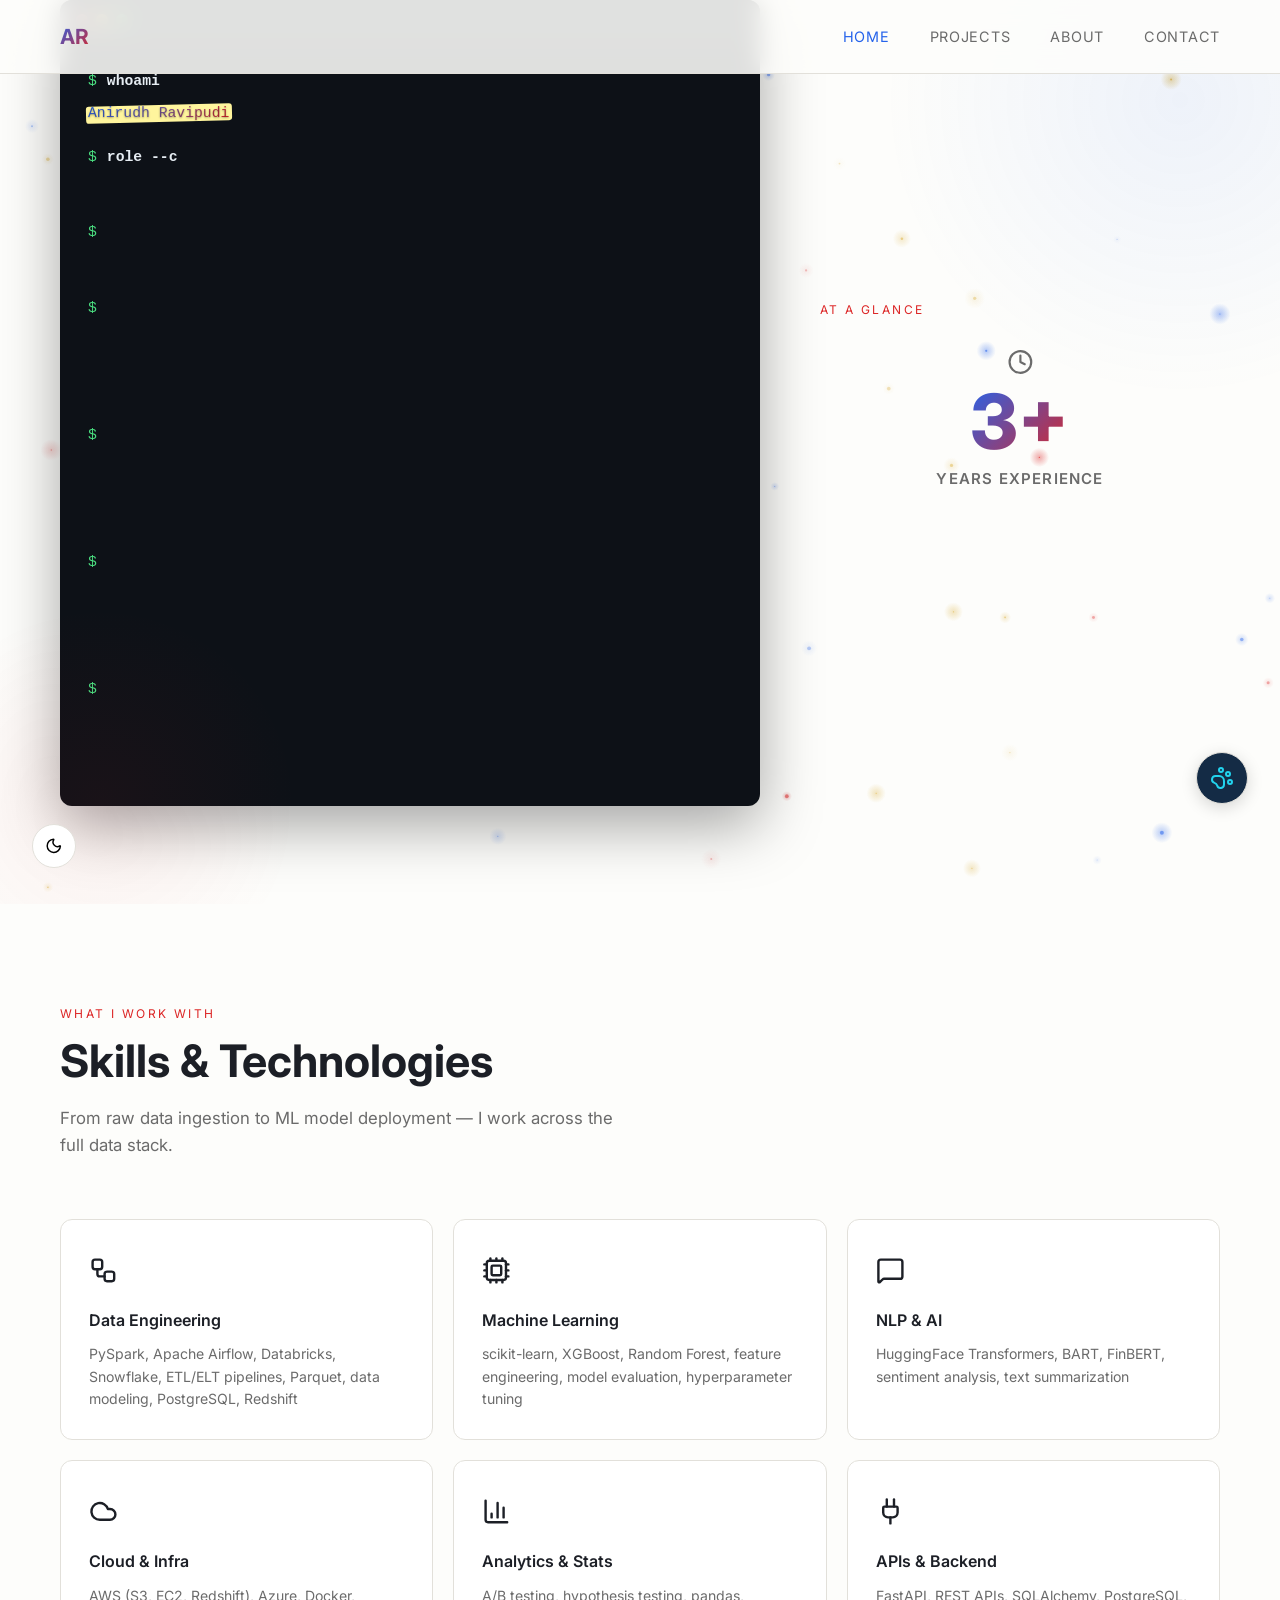
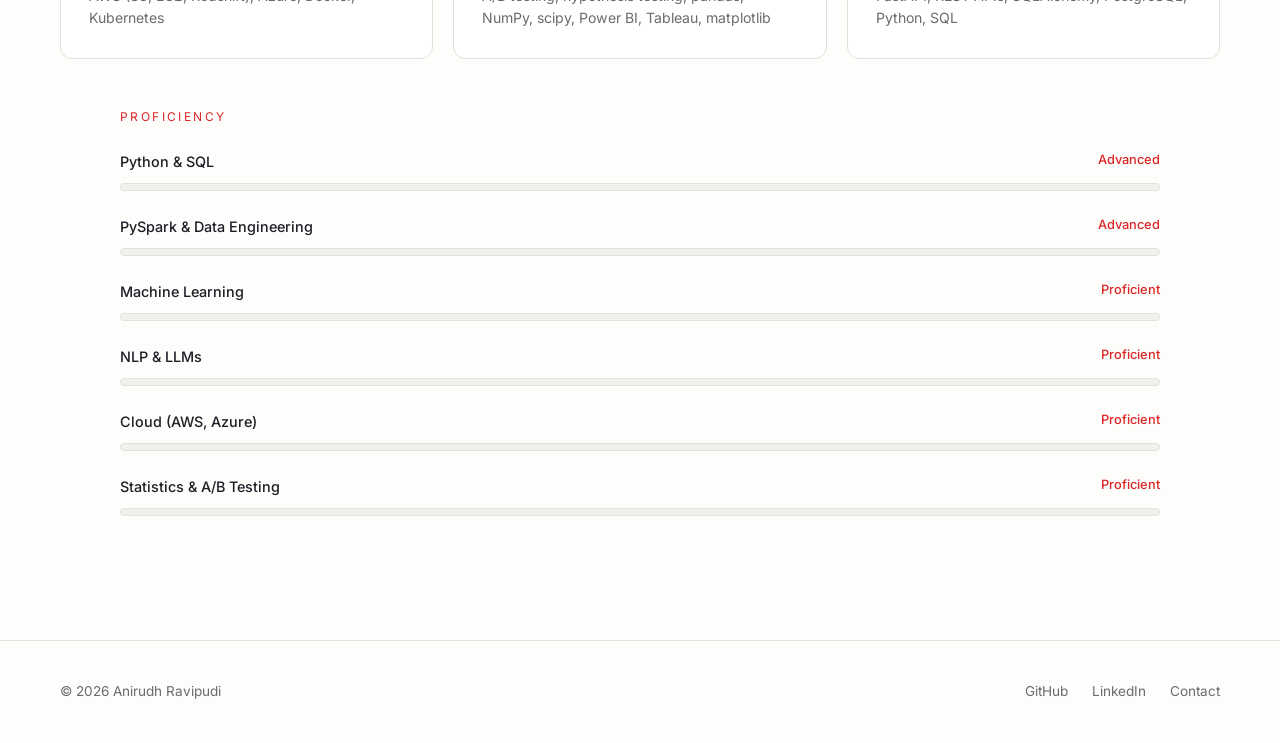
==== commit aaeae719: "Add location to hero terminal, fix mobile overflow cutoff" ====
--- a/index.html
+++ b/index.html
@@ -41,22 +41,25 @@
           <div class="term-output" id="out-2">Data Engineer — I build systems that turn data into decisions.</div>
 
           <div class="term-line"><span class="term-prompt">$</span><span class="term-cmd" id="cmd-3"></span></div>
-          <div class="term-output" id="out-3">I build end-to-end data pipelines, machine learning systems, and NLP
+          <div class="term-output" id="out-3">New York City, NY</div>
+
+          <div class="term-line"><span class="term-prompt">$</span><span class="term-cmd" id="cmd-4"></span></div>
+          <div class="term-output" id="out-4">I build end-to-end data pipelines, machine learning systems, and NLP
 applications — from ingesting raw data into distributed systems to
 training and deploying models via REST APIs.</div>
 
-          <div class="term-line"><span class="term-prompt">$</span><span class="term-cmd" id="cmd-4"></span></div>
-          <div class="term-output" id="out-4">Currently building production data pipelines for a finance-sector
+          <div class="term-line"><span class="term-prompt">$</span><span class="term-cmd" id="cmd-5"></span></div>
+          <div class="term-output" id="out-5">Currently building production data pipelines for a finance-sector
 client at AI Cloud Solutions — Databricks, Snowflake, dbt, Kafka,
 Airflow, Delta Lake.</div>
 
-          <div class="term-line"><span class="term-prompt">$</span><span class="term-cmd" id="cmd-5"></span></div>
-          <div class="term-output" id="out-5">Looking for my next role as a Data Engineer, Data Analyst, or AI/ML
+          <div class="term-line"><span class="term-prompt">$</span><span class="term-cmd" id="cmd-6"></span></div>
+          <div class="term-output" id="out-6">Looking for my next role as a Data Engineer, Data Analyst, or AI/ML
 Engineer — full-stack data experience, focused on building things
 that run in production, not just notebooks.</div>
 
-          <div class="term-line"><span class="term-prompt">$</span><span class="term-cmd" id="cmd-6"></span></div>
-          <div class="term-output success" id="out-6">✓ Available for full-time roles</div>
+          <div class="term-line"><span class="term-prompt">$</span><span class="term-cmd" id="cmd-7"></span></div>
+          <div class="term-output success" id="out-7">✓ Available for full-time roles</div>
 
           <div class="term-line" id="term-final-line"><span class="term-prompt">$</span><span class="cursor" id="term-cursor">▋</span></div>
         </div>
--- a/css/style.css
+++ b/css/style.css
@@ -129,6 +129,15 @@
   }
   .hero-content .terminal {
     width: 100%;
+    /* In row layout (desktop) this 700px flex-basis sizes the terminal's
+       width. Once flex-direction flips to column here, the same flex-basis
+       applies to height instead, silently capping the terminal well short
+       of its content and clipping the rest via .terminal's overflow:
+       hidden -- with no way to reach it, since nothing scrolls that box.
+       Reset it to a natural, content-sized height. */
+    flex: none;
+    max-height: none;
+    overflow: visible;
   }
   .hero-right {
     width: 100%;
@@ -1095,44 +1104,162 @@
   position: fixed;
   bottom: 96px;
   right: 32px;
-  width: 58px;
-  height: 58px;
+  width: 52px;
+  height: 52px;
   border-radius: 50%;
-  background: linear-gradient(135deg, var(--accent2), var(--accent1));
-  border: none;
+  background: #142b45;
+  border: 1px solid var(--border);
   display: flex;
   align-items: center;
   justify-content: center;
   cursor: pointer;
   z-index: 300;
-  box-shadow: 0 6px 20px rgba(220, 38, 38, 0.28), 0 2px 8px rgba(0, 0, 0, 0.2);
+  box-shadow: 0 4px 16px rgba(0, 0, 0, 0.15);
   transition: transform 0.2s, box-shadow 0.2s;
 }
 
-.krypto-launcher::before {
+body.light-mode .krypto-launcher {
+  background: #f1f0ec;
+}
+
+.krypto-launcher:hover {
+  transform: scale(1.08);
+  box-shadow: 0 6px 20px rgba(0, 0, 0, 0.2);
+}
+
+.krypto-launcher .icon {
+  width: 24px;
+  height: 24px;
+  color: #22d3ee;
+  animation: krypto-glow-pulse 2.6s ease-in-out infinite;
+}
+
+@keyframes krypto-glow-pulse {
+  0%, 100% {
+    filter: drop-shadow(0 0 2px rgba(34, 211, 238, 0.55)) drop-shadow(0 0 5px rgba(34, 211, 238, 0.3));
+  }
+  50% {
+    filter: drop-shadow(0 0 6px rgba(34, 211, 238, 0.95)) drop-shadow(0 0 13px rgba(34, 211, 238, 0.55));
+  }
+}
+
+.krypto-launcher::after {
   content: '';
   position: absolute;
-  top: 58%;
-  left: 50%;
-  width: 46px;
-  height: 30px;
-  background: var(--accent1);
-  opacity: 0.35;
-  clip-path: polygon(20% 0%, 80% 0%, 100% 100%, 0% 100%);
-  transform: translate(-50%, 0) rotate(2deg);
-  z-index: -1;
-  filter: blur(1px);
-}
-
-.krypto-launcher:hover {
-  transform: scale(1.08);
-  box-shadow: 0 8px 26px rgba(220, 38, 38, 0.38), 0 2px 8px rgba(0, 0, 0, 0.25);
-}
-
-.krypto-launcher .icon {
-  width: 26px;
-  height: 26px;
-  color: #fff;
+  inset: 0;
+  border-radius: 50%;
+  pointer-events: none;
+  animation: krypto-outer-glow-pulse 2.6s ease-in-out infinite;
+}
+
+@keyframes krypto-outer-glow-pulse {
+  0%, 100% {
+    box-shadow: 0 0 8px 0px rgba(239, 68, 68, 0.25);
+  }
+  50% {
+    box-shadow: 0 0 16px 2px rgba(239, 68, 68, 0.45);
+  }
+}
+
+@media (prefers-reduced-motion: reduce) {
+  .krypto-launcher .icon {
+    animation: none;
+    filter: drop-shadow(0 0 4px rgba(34, 211, 238, 0.7));
+  }
+
+  .krypto-launcher::after {
+    animation: none;
+    box-shadow: 0 0 10px 1px rgba(239, 68, 68, 0.3);
+  }
+}
+
+.krypto-teaser {
+  position: fixed;
+  bottom: 158px;
+  right: 24px;
+  max-width: 210px;
+  background: var(--card);
+  color: var(--text);
+  border: 1px solid var(--border);
+  border-radius: 12px;
+  padding: 10px 14px;
+  font-size: 0.82rem;
+  line-height: 1.45;
+  box-shadow: 0 10px 28px rgba(0, 0, 0, 0.18);
+  z-index: 299;
+  opacity: 0;
+  transform: translateY(8px);
+  pointer-events: none;
+  transition: opacity 0.25s ease, transform 0.25s ease;
+}
+
+.krypto-teaser.is-visible {
+  opacity: 1;
+  transform: translateY(0);
+  pointer-events: auto;
+}
+
+.krypto-teaser::after {
+  content: '';
+  position: absolute;
+  bottom: -7px;
+  right: 26px;
+  width: 13px;
+  height: 13px;
+  background: var(--card);
+  border-right: 1px solid var(--border);
+  border-bottom: 1px solid var(--border);
+  transform: rotate(45deg);
+}
+
+.krypto-hover-tip {
+  position: fixed;
+  bottom: 154px;
+  right: 24px;
+  background: var(--card);
+  color: var(--text);
+  border: 1px solid var(--border);
+  border-radius: 8px;
+  padding: 4px 10px;
+  font-size: 0.76rem;
+  font-weight: 600;
+  white-space: nowrap;
+  box-shadow: 0 6px 16px rgba(0, 0, 0, 0.16);
+  z-index: 298;
+  opacity: 0;
+  transform: translateY(4px) scale(0.92);
+  transform-origin: bottom right;
+  pointer-events: none;
+  transition: opacity 0.18s ease, transform 0.18s ease;
+}
+
+.krypto-hover-tip.is-visible {
+  opacity: 1;
+  transform: translateY(0) scale(1);
+}
+
+.krypto-hover-tip::after {
+  content: '';
+  position: absolute;
+  bottom: -5px;
+  right: 22px;
+  width: 10px;
+  height: 10px;
+  background: var(--card);
+  border-right: 1px solid var(--border);
+  border-bottom: 1px solid var(--border);
+  transform: rotate(45deg);
+}
+
+@media (prefers-reduced-motion: reduce) {
+  .krypto-hover-tip {
+    transition: opacity 0.01ms;
+    transform: none;
+  }
+
+  .krypto-hover-tip.is-visible {
+    transform: none;
+  }
 }
 
 .krypto-launcher-badge {
@@ -1366,8 +1493,6 @@
   .krypto-launcher {
     bottom: 88px;
     right: 20px;
-    width: 52px;
-    height: 52px;
   }
   .krypto-panel {
     bottom: 152px;
@@ -1375,4 +1500,13 @@
     width: calc(100vw - 32px);
     height: min(480px, calc(100vh - 180px));
   }
+  .krypto-teaser {
+    bottom: 148px;
+    right: 16px;
+    max-width: 180px;
+  }
+  .krypto-hover-tip {
+    bottom: 144px;
+    right: 16px;
+  }
 }
